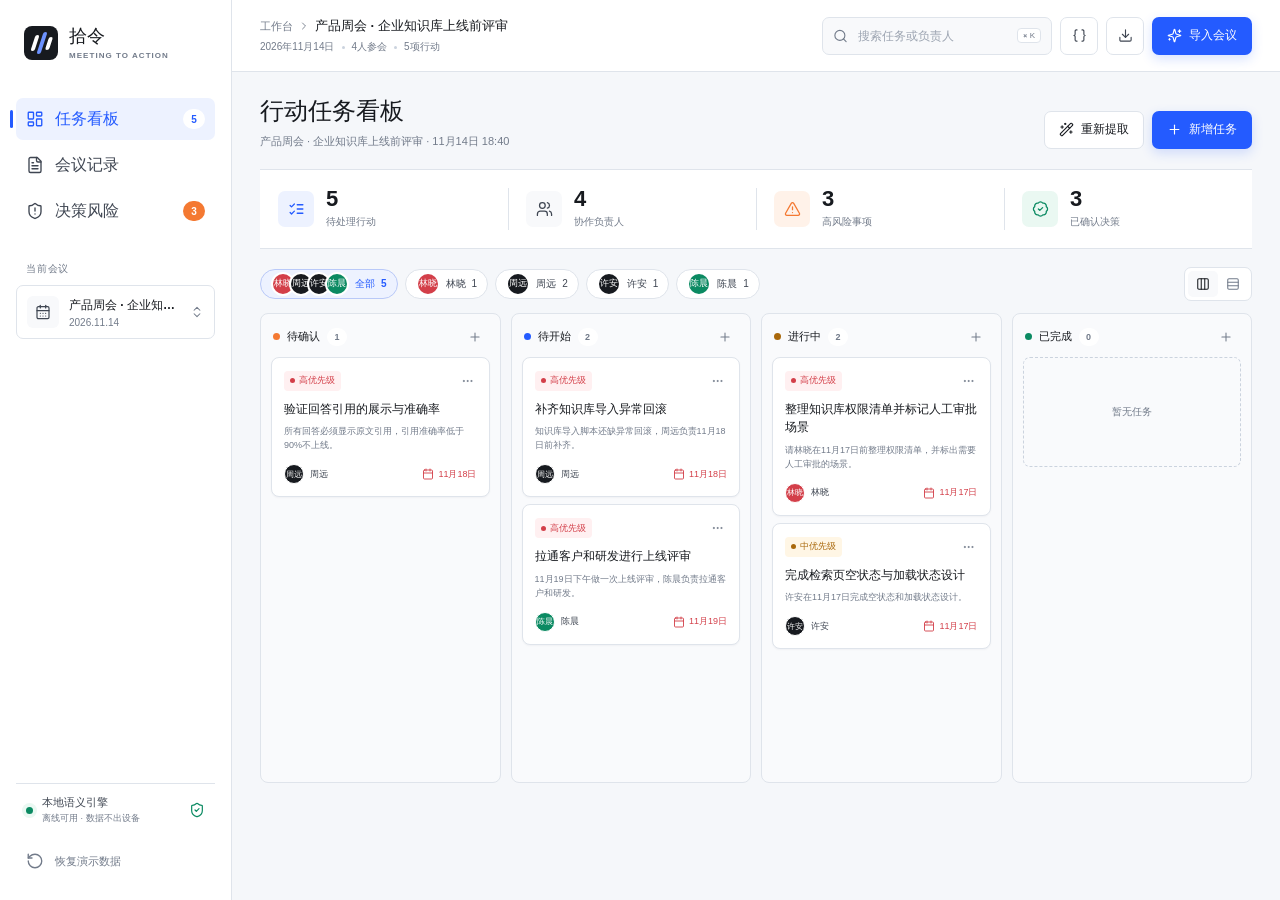
==== index.html @ 6771533a "feat: open source Shiling meeting-to-action demo" ====
<!DOCTYPE html>
<html lang="zh-CN">
<head>
  <meta charset="UTF-8">
  <meta name="viewport" content="width=device-width, initial-scale=1.0">
  <meta name="theme-color" content="#ffffff">
  <link rel="icon" href="data:,">
  <title>拾令 · 会议任务闭环</title>
  <link rel="stylesheet" href="styles.css">
</head>
<body>
  <div class="app-shell">
    <aside class="sidebar" aria-label="主导航">
      <div class="brand">
        <div class="brand-mark" aria-hidden="true">
          <span></span>
          <span></span>
          <span></span>
        </div>
        <div>
          <strong>拾令</strong>
          <small>MEETING TO ACTION</small>
        </div>
      </div>

      <nav class="primary-nav">
        <button class="nav-item is-active" type="button" data-view="board">
          <i data-lucide="layout-dashboard" aria-hidden="true"></i>
          <span>任务看板</span>
          <span class="nav-count" id="nav-task-count">0</span>
        </button>
        <button class="nav-item" type="button" data-view="meeting">
          <i data-lucide="file-text" aria-hidden="true"></i>
          <span>会议记录</span>
        </button>
        <button class="nav-item" type="button" data-view="risks">
          <i data-lucide="shield-alert" aria-hidden="true"></i>
          <span>决策风险</span>
          <span class="nav-alert" id="nav-risk-count">0</span>
        </button>
      </nav>

      <div class="sidebar-section">
        <div class="section-label">当前会议</div>
        <button class="meeting-switcher" id="meeting-switcher" type="button">
          <span class="meeting-icon"><i data-lucide="calendar-days" aria-hidden="true"></i></span>
          <span class="meeting-switcher-copy">
            <strong id="sidebar-meeting-title">产品周会</strong>
            <small id="sidebar-meeting-date">2026.11.14</small>
          </span>
          <i data-lucide="chevrons-up-down" aria-hidden="true"></i>
        </button>
      </div>

      <div class="sidebar-spacer"></div>

      <div class="engine-status" title="本地语义引擎，无需联网">
        <span class="status-light"></span>
        <div>
          <strong id="engine-name">本地语义引擎</strong>
          <small id="engine-subtitle">离线可用 · 数据不出设备</small>
        </div>
        <i data-lucide="shield-check" aria-hidden="true"></i>
      </div>

      <button class="sidebar-action" id="reset-demo-btn" type="button">
        <i data-lucide="rotate-ccw" aria-hidden="true"></i>
        <span>恢复演示数据</span>
      </button>
    </aside>

    <main class="workspace">
      <header class="topbar">
        <div class="mobile-brand">
          <div class="brand-mark small" aria-hidden="true">
            <span></span>
            <span></span>
            <span></span>
          </div>
          <strong>拾令</strong>
        </div>

        <div class="topbar-meeting">
          <div class="breadcrumb">
            <span>工作台</span>
            <i data-lucide="chevron-right" aria-hidden="true"></i>
            <strong id="topbar-meeting-title">产品周会 · 企业知识库上线前评审</strong>
          </div>
          <div class="meeting-meta">
            <span id="topbar-meeting-date">2026年11月14日</span>
            <span class="meta-dot"></span>
            <span id="topbar-participant-count">4人参会</span>
            <span class="meta-dot"></span>
            <span id="topbar-task-count">0项行动</span>
          </div>
        </div>

        <div class="topbar-actions">
          <label class="search-field" for="task-search">
            <i data-lucide="search" aria-hidden="true"></i>
            <input id="task-search" type="search" placeholder="搜索任务或负责人" autocomplete="off">
            <kbd>⌘ K</kbd>
          </label>
          <button class="icon-button" id="export-json-btn" type="button" title="导出 JSON" aria-label="导出 JSON">
            <i data-lucide="braces" aria-hidden="true"></i>
          </button>
          <button class="icon-button" id="export-md-btn" type="button" title="导出会议报告" aria-label="导出会议报告">
            <i data-lucide="download" aria-hidden="true"></i>
          </button>
          <button class="primary-button" id="import-meeting-btn" type="button">
            <i data-lucide="sparkles" aria-hidden="true"></i>
            <span>导入会议</span>
          </button>
        </div>
      </header>

      <div class="content" id="content-root"></div>
    </main>
  </div>

  <nav class="mobile-nav" aria-label="移动端导航">
    <button class="is-active" type="button" data-view="board">
      <i data-lucide="layout-dashboard" aria-hidden="true"></i>
      <span>看板</span>
    </button>
    <button type="button" data-view="meeting">
      <i data-lucide="file-text" aria-hidden="true"></i>
      <span>记录</span>
    </button>
    <button type="button" data-view="risks">
      <i data-lucide="shield-alert" aria-hidden="true"></i>
      <span>风险</span>
    </button>
    <button type="button" id="mobile-import-btn">
      <i data-lucide="plus" aria-hidden="true"></i>
      <span>导入</span>
    </button>
  </nav>

  <div class="modal-root" id="modal-root" aria-live="polite"></div>
  <div class="toast-region" id="toast-region" aria-live="polite" aria-atomic="true"></div>

  <template id="icon-fallback-template">
    <span class="icon-fallback" aria-hidden="true"></span>
  </template>

  <script src="vendor/lucide.min.js"></script>
  <script src="app.js"></script>
</body>
</html>
---- styles.css ----
:root {
  --ink: #171a1f;
  --ink-soft: #3f4652;
  --muted: #727b8a;
  --line: #dfe4eb;
  --line-strong: #cbd3de;
  --paper: #ffffff;
  --canvas: #f5f7fa;
  --soft: #f8f9fb;
  --blue: #245bff;
  --blue-dark: #1645d6;
  --blue-soft: #edf2ff;
  --orange: #f47932;
  --orange-soft: #fff2e9;
  --green: #0b8a62;
  --green-soft: #eaf8f2;
  --red: #d33f49;
  --red-soft: #fff0f1;
  --amber: #a9680b;
  --amber-soft: #fff6e5;
  --shadow-sm: 0 1px 2px rgba(18, 24, 40, 0.04);
  --shadow-md: 0 12px 32px rgba(18, 24, 40, 0.10);
  --shadow-lg: 0 24px 64px rgba(18, 24, 40, 0.16);
  --radius: 8px;
  --sidebar-width: 232px;
  --topbar-height: 72px;
  font-family: "Microsoft YaHei UI", "Microsoft YaHei", "Segoe UI", sans-serif;
  color: var(--ink);
  background: var(--canvas);
  font-synthesis: none;
}

* {
  box-sizing: border-box;
}

html {
  min-width: 320px;
  background: var(--canvas);
}

body {
  margin: 0;
  min-height: 100vh;
  background: var(--canvas);
  color: var(--ink);
  overflow-x: hidden;
}

button,
input,
textarea,
select {
  font: inherit;
}

button {
  color: inherit;
}

button,
[draggable="true"] {
  -webkit-tap-highlight-color: transparent;
}

button:focus-visible,
input:focus-visible,
textarea:focus-visible,
select:focus-visible,
[tabindex]:focus-visible {
  outline: 3px solid rgba(36, 91, 255, 0.2);
  outline-offset: 2px;
}

svg {
  display: block;
  width: 18px;
  height: 18px;
  stroke-width: 1.8;
}

.app-shell {
  min-height: 100vh;
  display: grid;
  grid-template-columns: var(--sidebar-width) minmax(0, 1fr);
}

.sidebar {
  position: sticky;
  top: 0;
  z-index: 20;
  display: flex;
  flex-direction: column;
  height: 100vh;
  padding: 22px 16px 18px;
  background: var(--paper);
  border-right: 1px solid var(--line);
}

.brand {
  display: flex;
  align-items: center;
  gap: 11px;
  min-height: 42px;
  padding: 0 8px;
  animation: fade-rise 440ms ease both;
}

.brand strong {
  display: block;
  font-size: 18px;
  line-height: 1.2;
}

.brand small {
  display: block;
  margin-top: 3px;
  color: var(--muted);
  font-size: 8px;
  font-weight: 700;
  letter-spacing: 0.13em;
}

.brand-mark {
  position: relative;
  width: 34px;
  height: 34px;
  border-radius: 8px;
  background: var(--ink);
  overflow: hidden;
  flex: 0 0 34px;
}

.brand-mark span {
  position: absolute;
  display: block;
  width: 4px;
  border-radius: 2px;
  background: var(--paper);
  transform: skewX(-18deg);
}

.brand-mark span:nth-child(1) {
  left: 9px;
  top: 9px;
  height: 16px;
}

.brand-mark span:nth-child(2) {
  left: 16px;
  top: 6px;
  height: 22px;
  background: #6c92ff;
}

.brand-mark span:nth-child(3) {
  left: 23px;
  top: 11px;
  height: 13px;
}

.brand-mark.small {
  width: 28px;
  height: 28px;
  flex-basis: 28px;
}

.brand-mark.small span {
  width: 3px;
}

.brand-mark.small span:nth-child(1) {
  left: 7px;
  top: 7px;
  height: 14px;
}

.brand-mark.small span:nth-child(2) {
  left: 13px;
  top: 5px;
  height: 18px;
}

.brand-mark.small span:nth-child(3) {
  left: 19px;
  top: 9px;
  height: 11px;
}

.primary-nav {
  display: grid;
  gap: 4px;
  margin-top: 34px;
}

.nav-item,
.sidebar-action {
  position: relative;
  display: flex;
  align-items: center;
  gap: 11px;
  width: 100%;
  min-height: 42px;
  padding: 0 10px;
  border: 0;
  border-radius: 7px;
  background: transparent;
  color: var(--ink-soft);
  cursor: pointer;
  text-align: left;
  transition: background 160ms ease, color 160ms ease, transform 160ms ease;
  animation: fade-rise 440ms ease both;
}

.nav-item:nth-child(1) {
  animation-delay: 40ms;
}

.nav-item:nth-child(2) {
  animation-delay: 80ms;
}

.nav-item:nth-child(3) {
  animation-delay: 120ms;
}

.nav-item:hover,
.sidebar-action:hover {
  color: var(--ink);
  background: var(--soft);
}

.nav-item:active,
.sidebar-action:active {
  transform: scale(0.985);
}

.nav-item.is-active {
  color: var(--blue);
  background: var(--blue-soft);
  font-weight: 700;
}

.nav-item.is-active::before {
  content: "";
  position: absolute;
  left: -6px;
  top: 12px;
  bottom: 12px;
  width: 3px;
  border-radius: 2px;
  background: var(--blue);
}

.nav-count,
.nav-alert {
  margin-left: auto;
  min-width: 22px;
  height: 20px;
  padding: 0 6px;
  border-radius: 10px;
  display: grid;
  place-items: center;
  font-size: 10px;
  font-weight: 700;
}

.nav-count {
  background: var(--paper);
  color: var(--blue);
}

.nav-alert {
  color: var(--paper);
  background: var(--orange);
}

.nav-alert:empty,
.nav-alert[data-empty="true"] {
  display: none;
}

.sidebar-section {
  margin-top: 30px;
  animation: fade-rise 480ms 150ms ease both;
}

.section-label {
  padding: 0 10px;
  margin-bottom: 9px;
  color: var(--muted);
  font-size: 10px;
  font-weight: 700;
  letter-spacing: 0.08em;
}

.meeting-switcher {
  display: grid;
  grid-template-columns: auto minmax(0, 1fr) auto;
  align-items: center;
  gap: 10px;
  width: 100%;
  padding: 10px;
  border: 1px solid var(--line);
  border-radius: 7px;
  background: var(--paper);
  cursor: pointer;
  text-align: left;
  transition: border-color 160ms ease, box-shadow 160ms ease, transform 160ms ease;
}

.meeting-switcher:hover {
  border-color: var(--line-strong);
  box-shadow: var(--shadow-sm);
}

.meeting-switcher:active {
  transform: scale(0.985);
}

.meeting-switcher > svg {
  width: 14px;
  color: var(--muted);
}

.meeting-icon {
  display: grid;
  place-items: center;
  width: 32px;
  height: 32px;
  border-radius: 6px;
  background: var(--soft);
  color: var(--ink-soft);
}

.meeting-icon svg {
  width: 16px;
}

.meeting-switcher-copy {
  min-width: 0;
}

.meeting-switcher-copy strong,
.meeting-switcher-copy small {
  display: block;
  overflow: hidden;
  text-overflow: ellipsis;
  white-space: nowrap;
}

.meeting-switcher-copy strong {
  font-size: 12px;
}

.meeting-switcher-copy small {
  margin-top: 3px;
  color: var(--muted);
  font-size: 10px;
}

.sidebar-spacer {
  flex: 1;
}

.engine-status {
  display: grid;
  grid-template-columns: auto minmax(0, 1fr) auto;
  align-items: center;
  gap: 9px;
  padding: 11px 10px;
  border-top: 1px solid var(--line);
  color: var(--ink-soft);
  animation: fade-rise 480ms 190ms ease both;
}

.engine-status strong,
.engine-status small {
  display: block;
}

.engine-status strong {
  font-size: 11px;
}

.engine-status small {
  margin-top: 2px;
  color: var(--muted);
  font-size: 9px;
}

.engine-status > svg {
  width: 16px;
  color: var(--green);
}

.status-light {
  width: 7px;
  height: 7px;
  border-radius: 50%;
  background: var(--green);
  box-shadow: 0 0 0 4px var(--green-soft);
}

.sidebar-action {
  margin-top: 4px;
  color: var(--muted);
  font-size: 11px;
}

.workspace {
  min-width: 0;
  min-height: 100vh;
}

.topbar {
  position: sticky;
  top: 0;
  z-index: 18;
  display: flex;
  align-items: center;
  justify-content: space-between;
  gap: 20px;
  min-height: var(--topbar-height);
  padding: 0 28px;
  background: rgba(255, 255, 255, 0.96);
  border-bottom: 1px solid var(--line);
  backdrop-filter: blur(12px);
}

.mobile-brand {
  display: none;
  align-items: center;
  gap: 8px;
}

.topbar-meeting {
  min-width: 0;
}

.breadcrumb {
  display: flex;
  align-items: center;
  gap: 5px;
  min-width: 0;
  color: var(--muted);
  font-size: 11px;
}

.breadcrumb svg {
  width: 12px;
  height: 12px;
}

.breadcrumb strong {
  overflow: hidden;
  color: var(--ink);
  text-overflow: ellipsis;
  white-space: nowrap;
  font-size: 13px;
}

.meeting-meta {
  display: flex;
  align-items: center;
  gap: 7px;
  margin-top: 5px;
  color: var(--muted);
  font-size: 10px;
}

.meta-dot {
  width: 3px;
  height: 3px;
  border-radius: 50%;
  background: var(--line-strong);
}

.topbar-actions {
  display: flex;
  align-items: center;
  gap: 8px;
  flex: 0 0 auto;
}

.search-field {
  display: flex;
  align-items: center;
  gap: 8px;
  width: 230px;
  height: 38px;
  padding: 0 10px;
  border: 1px solid var(--line);
  border-radius: 7px;
  background: var(--soft);
  color: var(--muted);
  transition: width 180ms ease, border-color 160ms ease, background 160ms ease, box-shadow 160ms ease;
}

.search-field:focus-within {
  width: 270px;
  border-color: #aebfed;
  background: var(--paper);
  box-shadow: 0 0 0 3px rgba(36, 91, 255, 0.08);
}

.search-field svg {
  width: 15px;
  flex: 0 0 15px;
}

.search-field input {
  min-width: 0;
  flex: 1;
  border: 0;
  outline: 0;
  background: transparent;
  color: var(--ink);
  font-size: 12px;
}

.search-field input::placeholder {
  color: #9ca4b1;
}

.search-field kbd {
  padding: 2px 5px;
  border: 1px solid var(--line);
  border-radius: 4px;
  background: var(--paper);
  color: var(--muted);
  font-size: 8px;
  font-family: inherit;
}

.icon-button,
.primary-button,
.secondary-button,
.ghost-button,
.danger-button {
  display: inline-flex;
  align-items: center;
  justify-content: center;
  gap: 7px;
  min-height: 38px;
  border-radius: 7px;
  border: 1px solid transparent;
  cursor: pointer;
  transition: transform 150ms ease, background 160ms ease, color 160ms ease, border-color 160ms ease, box-shadow 160ms ease;
}

.icon-button {
  width: 38px;
  padding: 0;
  border-color: var(--line);
  background: var(--paper);
  color: var(--ink-soft);
}

.icon-button:hover {
  border-color: var(--line-strong);
  background: var(--soft);
}

.primary-button {
  padding: 0 14px;
  background: var(--blue);
  color: var(--paper);
  font-size: 12px;
  font-weight: 700;
  box-shadow: 0 4px 12px rgba(36, 91, 255, 0.18);
}

.primary-button:hover {
  background: var(--blue-dark);
  box-shadow: 0 6px 18px rgba(36, 91, 255, 0.22);
}

.secondary-button {
  padding: 0 14px;
  border-color: var(--line);
  background: var(--paper);
  color: var(--ink);
  font-size: 12px;
  font-weight: 700;
}

.secondary-button:hover {
  border-color: var(--line-strong);
  background: var(--soft);
}

.ghost-button {
  min-height: 34px;
  padding: 0 10px;
  background: transparent;
  color: var(--ink-soft);
  font-size: 11px;
}

.ghost-button:hover {
  background: var(--soft);
}

.danger-button {
  min-height: 34px;
  padding: 0 12px;
  border-color: #f0c9cd;
  background: var(--red-soft);
  color: var(--red);
  font-size: 11px;
  font-weight: 700;
}

.danger-button:hover {
  border-color: #e7aeb4;
}

.icon-button:active,
.primary-button:active,
.secondary-button:active,
.ghost-button:active,
.danger-button:active {
  transform: scale(0.96);
}

.icon-button svg,
.primary-button svg,
.secondary-button svg,
.ghost-button svg,
.danger-button svg {
  width: 15px;
  height: 15px;
}

.content {
  min-width: 0;
  padding: 24px 28px 38px;
}

.view {
  animation: view-enter 280ms ease both;
}

.page-heading {
  display: flex;
  align-items: flex-end;
  justify-content: space-between;
  gap: 18px;
  margin-bottom: 20px;
}

.page-title-group h1 {
  margin: 0;
  font-size: 24px;
  line-height: 1.28;
  letter-spacing: 0;
}

.page-title-group p {
  margin: 7px 0 0;
  color: var(--muted);
  font-size: 11px;
}

.page-actions {
  display: flex;
  align-items: center;
  gap: 8px;
}

.metrics-strip {
  display: grid;
  grid-template-columns: repeat(4, minmax(0, 1fr));
  margin-bottom: 18px;
  border-top: 1px solid var(--line);
  border-bottom: 1px solid var(--line);
  background: var(--paper);
  animation: fade-rise 360ms 40ms ease both;
}

.metric {
  position: relative;
  display: grid;
  grid-template-columns: auto minmax(0, 1fr);
  align-items: center;
  gap: 12px;
  min-height: 78px;
  padding: 14px 18px;
}

.metric + .metric::before {
  content: "";
  position: absolute;
  top: 18px;
  bottom: 18px;
  left: 0;
  width: 1px;
  background: var(--line);
}

.metric-icon {
  display: grid;
  place-items: center;
  width: 36px;
  height: 36px;
  border-radius: 7px;
  background: var(--soft);
  color: var(--ink-soft);
}

.metric-icon.blue {
  background: var(--blue-soft);
  color: var(--blue);
}

.metric-icon.orange {
  background: var(--orange-soft);
  color: var(--orange);
}

.metric-icon.green {
  background: var(--green-soft);
  color: var(--green);
}

.metric-icon svg {
  width: 17px;
}

.metric-value {
  display: block;
  font-size: 22px;
  line-height: 1;
  font-weight: 800;
}

.metric-label {
  display: block;
  margin-top: 5px;
  color: var(--muted);
  font-size: 10px;
}

.board-toolbar {
  display: flex;
  align-items: center;
  justify-content: space-between;
  gap: 14px;
  min-width: 0;
  margin-bottom: 12px;
  animation: fade-rise 360ms 80ms ease both;
}

.filter-row {
  display: flex;
  flex: 1 1 auto;
  align-items: center;
  gap: 7px;
  min-width: 0;
  width: 100%;
  max-width: 100%;
  overflow-x: auto;
  scrollbar-width: none;
}

.filter-row::-webkit-scrollbar {
  display: none;
}

.filter-chip {
  display: inline-flex;
  align-items: center;
  gap: 6px;
  min-height: 30px;
  padding: 0 10px;
  border: 1px solid var(--line);
  border-radius: 15px;
  background: var(--paper);
  color: var(--ink-soft);
  cursor: pointer;
  font-size: 10px;
  white-space: nowrap;
  transition: background 160ms ease, color 160ms ease, border-color 160ms ease, transform 160ms ease;
}

.filter-chip:hover {
  border-color: var(--line-strong);
  background: var(--soft);
}

.filter-chip.is-active {
  color: var(--blue);
  border-color: #b9c9f8;
  background: var(--blue-soft);
  font-weight: 700;
}

.filter-chip:active {
  transform: scale(0.97);
}

.avatar-stack {
  display: flex;
  align-items: center;
}

.avatar {
  display: inline-grid;
  place-items: center;
  width: 24px;
  height: 24px;
  border: 2px solid var(--paper);
  border-radius: 50%;
  color: var(--paper);
  font-size: 9px;
  font-weight: 800;
  flex: 0 0 24px;
}

.avatar + .avatar {
  margin-left: -6px;
}

.avatar.blue {
  background: var(--blue);
}

.avatar.ink {
  background: var(--ink);
}

.avatar.orange {
  background: var(--orange);
}

.avatar.green {
  background: var(--green);
}

.avatar.red {
  background: var(--red);
}

.toolbar-actions {
  display: flex;
  align-items: center;
  gap: 6px;
}

.mobile-task-search {
  display: none;
  align-items: center;
  gap: 7px;
  width: min(230px, 52vw);
  height: 34px;
  padding: 0 9px;
  border: 1px solid var(--line);
  border-radius: 6px;
  background: var(--paper);
  color: var(--muted);
}

.mobile-task-search svg {
  width: 14px;
  flex: 0 0 14px;
}

.mobile-task-search input {
  min-width: 0;
  width: 100%;
  border: 0;
  outline: 0;
  background: transparent;
  color: var(--ink);
  font-size: 10px;
}

.view-toggle {
  display: inline-flex;
  padding: 3px;
  border: 1px solid var(--line);
  border-radius: 7px;
  background: var(--paper);
}

.view-toggle button {
  display: grid;
  place-items: center;
  width: 30px;
  height: 26px;
  border: 0;
  border-radius: 5px;
  background: transparent;
  color: var(--muted);
  cursor: pointer;
  transition: background 160ms ease, color 160ms ease;
}

.view-toggle button.is-active {
  color: var(--ink);
  background: var(--soft);
}

.view-toggle svg {
  width: 14px;
  height: 14px;
}

.board {
  display: grid;
  grid-template-columns: repeat(4, minmax(220px, 1fr));
  gap: 10px;
  min-height: 470px;
  animation: fade-rise 380ms 100ms ease both;
}

.board.is-compact {
  grid-template-columns: 1fr;
}

.board-column {
  display: flex;
  flex-direction: column;
  min-width: 0;
  min-height: 470px;
  padding: 10px;
  border: 1px solid var(--line);
  border-radius: 8px;
  background: #f9fafc;
  transition: background 160ms ease, border-color 160ms ease, box-shadow 160ms ease;
}

.board-column.is-drop-target {
  border-color: #aebfed;
  background: var(--blue-soft);
  box-shadow: inset 0 0 0 1px #aebfed;
}

.column-head {
  display: flex;
  align-items: center;
  gap: 7px;
  min-height: 30px;
  padding: 0 2px 7px;
}

.column-dot {
  width: 7px;
  height: 7px;
  border-radius: 50%;
  background: var(--muted);
}

.column-dot.backlog {
  background: var(--orange);
}

.column-dot.todo {
  background: var(--blue);
}

.column-dot.doing {
  background: var(--amber);
}

.column-dot.done {
  background: var(--green);
}

.column-head strong {
  font-size: 11px;
}

.column-count {
  display: grid;
  place-items: center;
  min-width: 20px;
  height: 18px;
  padding: 0 5px;
  border-radius: 9px;
  background: var(--paper);
  color: var(--muted);
  font-size: 9px;
  font-weight: 700;
}

.column-add {
  display: grid;
  place-items: center;
  width: 26px;
  height: 26px;
  margin-left: auto;
  border: 0;
  border-radius: 5px;
  background: transparent;
  color: var(--muted);
  cursor: pointer;
  transition: background 160ms ease, color 160ms ease, transform 160ms ease;
}

.column-add:hover {
  color: var(--ink);
  background: var(--paper);
}

.column-add:active {
  transform: scale(0.92);
}

.column-add svg {
  width: 14px;
}

.task-list {
  display: grid;
  align-content: start;
  gap: 7px;
  min-height: 80px;
  flex: 1;
}

.task-card {
  position: relative;
  padding: 12px;
  border: 1px solid var(--line);
  border-radius: 8px;
  background: var(--paper);
  box-shadow: var(--shadow-sm);
  cursor: pointer;
  transition: transform 170ms ease, box-shadow 170ms ease, border-color 170ms ease, opacity 170ms ease;
  animation: task-in 260ms ease both;
}

.task-card:nth-child(2) {
  animation-delay: 35ms;
}

.task-card:nth-child(3) {
  animation-delay: 70ms;
}

.task-card:nth-child(4) {
  animation-delay: 105ms;
}

.task-card:hover {
  transform: translateY(-2px);
  border-color: #c5cfdd;
  box-shadow: 0 8px 20px rgba(18, 24, 40, 0.08);
}

.task-card:active {
  transform: scale(0.99);
}

.task-card.is-dragging {
  opacity: 0.4;
  transform: rotate(1deg) scale(0.985);
}

.task-card.is-done .task-title {
  color: var(--muted);
  text-decoration: line-through;
}

.task-topline {
  display: flex;
  align-items: center;
  justify-content: space-between;
  gap: 8px;
  margin-bottom: 8px;
}

.priority {
  display: inline-flex;
  align-items: center;
  gap: 4px;
  min-height: 20px;
  padding: 0 6px;
  border-radius: 4px;
  font-size: 9px;
  font-weight: 700;
}

.priority::before {
  content: "";
  width: 5px;
  height: 5px;
  border-radius: 50%;
  background: currentColor;
}

.priority.high {
  color: var(--red);
  background: var(--red-soft);
}

.priority.medium {
  color: var(--amber);
  background: var(--amber-soft);
}

.priority.low {
  color: var(--muted);
  background: var(--soft);
}

.task-menu {
  display: grid;
  place-items: center;
  width: 22px;
  height: 22px;
  border: 0;
  border-radius: 4px;
  background: transparent;
  color: var(--muted);
  cursor: pointer;
}

.task-menu:hover {
  background: var(--soft);
  color: var(--ink);
}

.task-menu svg {
  width: 13px;
}

.task-title {
  margin: 0;
  color: var(--ink);
  font-size: 12px;
  line-height: 1.55;
  font-weight: 700;
  transition: color 160ms ease;
}

.task-source {
  display: -webkit-box;
  overflow: hidden;
  margin: 7px 0 0;
  color: var(--muted);
  font-size: 9px;
  line-height: 1.55;
  -webkit-box-orient: vertical;
  -webkit-line-clamp: 2;
}

.task-footer {
  display: flex;
  align-items: center;
  justify-content: space-between;
  gap: 8px;
  margin-top: 11px;
}

.task-owner {
  display: inline-flex;
  align-items: center;
  gap: 6px;
  min-width: 0;
  color: var(--ink-soft);
  font-size: 9px;
  white-space: nowrap;
}

.task-owner .avatar {
  width: 20px;
  height: 20px;
  flex-basis: 20px;
  border-width: 1px;
  font-size: 8px;
}

.task-due {
  display: inline-flex;
  align-items: center;
  gap: 4px;
  color: var(--muted);
  font-size: 9px;
  white-space: nowrap;
}

.task-due.is-overdue {
  color: var(--red);
}

.task-due svg {
  width: 12px;
  height: 12px;
}

.empty-column {
  display: grid;
  place-items: center;
  min-height: 110px;
  padding: 16px;
  border: 1px dashed var(--line-strong);
  border-radius: 7px;
  color: var(--muted);
  font-size: 10px;
  text-align: center;
  transition: background 160ms ease, border-color 160ms ease;
}

.board-column.is-drop-target .empty-column {
  border-color: #9eb2ec;
  background: rgba(255, 255, 255, 0.62);
}

.meeting-layout {
  display: grid;
  grid-template-columns: minmax(0, 1.4fr) minmax(300px, 0.72fr);
  gap: 18px;
}

.record-panel,
.extract-panel,
.risk-panel {
  border: 1px solid var(--line);
  border-radius: 8px;
  background: var(--paper);
}

.record-panel {
  overflow: hidden;
}

.panel-head {
  display: flex;
  align-items: center;
  justify-content: space-between;
  gap: 12px;
  min-height: 54px;
  padding: 0 16px;
  border-bottom: 1px solid var(--line);
}

.panel-title {
  display: flex;
  align-items: center;
  gap: 8px;
  font-size: 12px;
  font-weight: 800;
}

.panel-title svg {
  width: 15px;
  color: var(--blue);
}

.panel-subtitle {
  color: var(--muted);
  font-size: 9px;
}

.transcript {
  max-height: 620px;
  overflow: auto;
  padding: 18px 20px 26px;
  scrollbar-color: #cfd6e2 transparent;
}

.transcript-line {
  position: relative;
  display: grid;
  grid-template-columns: 62px minmax(0, 1fr);
  gap: 14px;
  padding: 10px 0;
  border-bottom: 1px solid #eef1f5;
  animation: fade-rise 280ms ease both;
}

.transcript-line:last-child {
  border-bottom: 0;
}

.speaker {
  color: var(--blue);
  font-size: 10px;
  font-weight: 800;
}

.transcript-text {
  margin: 0;
  color: var(--ink-soft);
  font-size: 11px;
  line-height: 1.75;
}

.transcript-text mark {
  padding: 1px 3px;
  border-radius: 3px;
  background: var(--amber-soft);
  color: var(--ink);
}

.extract-stack {
  display: grid;
  gap: 12px;
}

.meeting-list {
  display: grid;
  gap: 8px;
}

.meeting-option {
  display: grid;
  grid-template-columns: auto minmax(0, 1fr) auto;
  align-items: center;
  gap: 11px;
  width: 100%;
  padding: 12px;
  border: 1px solid var(--line);
  border-radius: 7px;
  background: var(--paper);
  color: var(--ink);
  cursor: pointer;
  text-align: left;
  transition: border-color 160ms ease, background 160ms ease, transform 160ms ease;
}

.meeting-option:hover {
  border-color: #bdc9df;
  background: var(--soft);
}

.meeting-option:active {
  transform: scale(0.99);
}

.meeting-option.is-active {
  border-color: #b9c9f8;
  background: var(--blue-soft);
}

.meeting-option-icon {
  display: grid;
  place-items: center;
  width: 34px;
  height: 34px;
  border-radius: 7px;
  background: var(--soft);
  color: var(--ink-soft);
}

.meeting-option.is-active .meeting-option-icon {
  background: var(--paper);
  color: var(--blue);
}

.meeting-option-icon svg {
  width: 16px;
}

.meeting-option-copy {
  min-width: 0;
}

.meeting-option-copy strong,
.meeting-option-copy small {
  display: block;
}

.meeting-option-copy strong {
  overflow: hidden;
  font-size: 11px;
  text-overflow: ellipsis;
  white-space: nowrap;
}

.meeting-option-copy small {
  margin-top: 4px;
  color: var(--muted);
  font-size: 9px;
}

.meeting-option-count {
  color: var(--muted);
  font-size: 9px;
  white-space: nowrap;
}

.modal-loading {
  display: grid;
  place-items: center;
  min-height: 150px;
  color: var(--muted);
  font-size: 10px;
}

.modal-loading svg {
  width: 20px;
  height: 20px;
  margin-bottom: 8px;
  animation: spin 900ms linear infinite;
}

@keyframes spin {
  to {
    transform: rotate(360deg);
  }
}

.extract-panel {
  overflow: hidden;
}

.extract-list {
  display: grid;
  gap: 0;
}

.extract-item {
  display: grid;
  grid-template-columns: auto minmax(0, 1fr);
  gap: 10px;
  padding: 12px 14px;
  border-bottom: 1px solid #edf0f4;
}

.extract-item:last-child {
  border-bottom: 0;
}

.extract-icon {
  display: grid;
  place-items: center;
  width: 26px;
  height: 26px;
  border-radius: 6px;
  background: var(--soft);
  color: var(--ink-soft);
}

.extract-icon.decision {
  background: var(--blue-soft);
  color: var(--blue);
}

.extract-icon.risk {
  background: var(--orange-soft);
  color: var(--orange);
}

.extract-icon svg {
  width: 14px;
}

.extract-item strong {
  display: block;
  font-size: 10px;
  line-height: 1.55;
}

.extract-item p {
  margin: 4px 0 0;
  color: var(--muted);
  font-size: 9px;
  line-height: 1.55;
}

.risk-grid {
  display: grid;
  grid-template-columns: minmax(0, 1fr) minmax(0, 1fr);
  gap: 18px;
}

.risk-panel {
  overflow: hidden;
}

.risk-list,
.decision-list {
  display: grid;
  gap: 0;
}

.risk-entry,
.decision-entry {
  position: relative;
  padding: 15px 16px 15px 19px;
  border-bottom: 1px solid #edf0f4;
  animation: fade-rise 280ms ease both;
}

.risk-entry:last-child,
.decision-entry:last-child {
  border-bottom: 0;
}

.risk-entry::before,
.decision-entry::before {
  content: "";
  position: absolute;
  left: 0;
  top: 16px;
  bottom: 16px;
  width: 3px;
  border-radius: 2px;
  background: var(--line-strong);
}

.risk-entry.high::before {
  background: var(--red);
}

.risk-entry.medium::before {
  background: var(--orange);
}

.decision-entry::before {
  background: var(--blue);
}

.entry-top {
  display: flex;
  align-items: center;
  justify-content: space-between;
  gap: 10px;
}

.entry-top strong {
  font-size: 11px;
  line-height: 1.55;
}

.severity {
  flex: 0 0 auto;
  padding: 2px 6px;
  border-radius: 4px;
  font-size: 8px;
  font-weight: 800;
}

.severity.high {
  color: var(--red);
  background: var(--red-soft);
}

.severity.medium {
  color: var(--orange);
  background: var(--orange-soft);
}

.entry-source {
  margin: 7px 0 0;
  color: var(--muted);
  font-size: 9px;
  line-height: 1.6;
}

.entry-actions {
  display: flex;
  gap: 6px;
  margin-top: 9px;
}

.entry-actions .ghost-button {
  min-height: 28px;
  border: 1px solid var(--line);
  background: var(--paper);
  font-size: 9px;
}

.entry-actions .ghost-button:hover {
  border-color: var(--line-strong);
  background: var(--soft);
}

.modal-backdrop {
  position: fixed;
  inset: 0;
  z-index: 100;
  display: grid;
  place-items: center;
  padding: 18px;
  background: rgba(17, 22, 31, 0.46);
  backdrop-filter: blur(5px);
  animation: backdrop-in 180ms ease both;
}

.modal-backdrop.is-closing {
  animation: backdrop-out 160ms ease both;
}

.modal {
  width: min(720px, 100%);
  max-height: min(86vh, 820px);
  overflow: hidden;
  border: 1px solid var(--line);
  border-radius: 9px;
  background: var(--paper);
  box-shadow: var(--shadow-lg);
  animation: modal-in 240ms cubic-bezier(0.2, 0.8, 0.2, 1) both;
}

.modal.is-closing {
  animation: modal-out 150ms ease both;
}

.modal.small {
  width: min(520px, 100%);
}

.modal-head {
  display: flex;
  align-items: flex-start;
  justify-content: space-between;
  gap: 16px;
  padding: 20px 22px 16px;
  border-bottom: 1px solid var(--line);
}

.modal-head h2 {
  margin: 0;
  font-size: 17px;
  line-height: 1.35;
}

.modal-head p {
  margin: 6px 0 0;
  color: var(--muted);
  font-size: 10px;
  line-height: 1.55;
}

.modal-close {
  display: grid;
  place-items: center;
  width: 32px;
  height: 32px;
  border: 0;
  border-radius: 6px;
  background: var(--soft);
  color: var(--muted);
  cursor: pointer;
  transition: background 160ms ease, color 160ms ease, transform 160ms ease;
}

.modal-close:hover {
  color: var(--ink);
  background: #eef1f5;
}

.modal-close:active {
  transform: scale(0.92);
}

.modal-close svg {
  width: 16px;
}

.modal-body {
  max-height: calc(min(86vh, 820px) - 150px);
  overflow: auto;
  padding: 20px 22px;
}

.modal-foot {
  display: flex;
  align-items: center;
  justify-content: space-between;
  gap: 12px;
  padding: 14px 22px;
  border-top: 1px solid var(--line);
  background: #fbfcfd;
}

.modal-foot-actions {
  display: flex;
  align-items: center;
  gap: 8px;
}

.editor-grid {
  display: grid;
  grid-template-columns: repeat(2, minmax(0, 1fr));
  gap: 14px;
}

.field {
  display: grid;
  gap: 7px;
}

.field.full {
  grid-column: 1 / -1;
}

.field label,
.field-label {
  color: var(--ink-soft);
  font-size: 10px;
  font-weight: 700;
}

.field input,
.field select,
.field textarea {
  width: 100%;
  border: 1px solid var(--line);
  border-radius: 6px;
  background: var(--paper);
  color: var(--ink);
  font-size: 12px;
  transition: border-color 160ms ease, box-shadow 160ms ease, background 160ms ease;
}

.field input,
.field select {
  height: 40px;
  padding: 0 10px;
}

.field textarea {
  min-height: 100px;
  padding: 10px;
  resize: vertical;
  line-height: 1.65;
}

.field input:hover,
.field select:hover,
.field textarea:hover {
  border-color: var(--line-strong);
}

.field input:focus,
.field select:focus,
.field textarea:focus {
  border-color: #aebfed;
  outline: 0;
  box-shadow: 0 0 0 3px rgba(36, 91, 255, 0.08);
}

.import-dropzone {
  position: relative;
  display: grid;
  place-items: center;
  min-height: 90px;
  padding: 14px;
  border: 1px dashed var(--line-strong);
  border-radius: 7px;
  background: var(--soft);
  color: var(--muted);
  text-align: center;
  cursor: pointer;
  transition: background 160ms ease, border-color 160ms ease;
}

.import-dropzone:hover,
.import-dropzone.is-dragover {
  border-color: #9eb2ec;
  background: var(--blue-soft);
}

.import-dropzone input {
  position: absolute;
  inset: 0;
  width: 100%;
  height: 100%;
  opacity: 0;
  cursor: pointer;
}

.import-dropzone svg {
  width: 20px;
  height: 20px;
  margin: 0 auto 7px;
  color: var(--blue);
}

.import-dropzone strong {
  display: block;
  color: var(--ink);
  font-size: 11px;
}

.import-dropzone small {
  display: block;
  margin-top: 4px;
  font-size: 9px;
}

.transcript-input {
  min-height: 260px !important;
  background: #fbfcfd !important;
  font-family: "Microsoft YaHei UI", "Microsoft YaHei", sans-serif !important;
  font-size: 11px !important;
  line-height: 1.75 !important;
}

.processing {
  display: grid;
  gap: 10px;
  padding: 18px 0 4px;
}

.processing-step {
  display: flex;
  align-items: center;
  gap: 10px;
  color: var(--muted);
  font-size: 10px;
  opacity: 0.4;
  transform: translateY(4px);
  transition: opacity 180ms ease, transform 180ms ease, color 180ms ease;
}

.processing-step.is-active,
.processing-step.is-complete {
  opacity: 1;
  transform: translateY(0);
}

.processing-step.is-active {
  color: var(--blue);
}

.processing-step.is-complete {
  color: var(--green);
}

.processing-dot {
  display: grid;
  place-items: center;
  width: 20px;
  height: 20px;
  border: 1px solid currentColor;
  border-radius: 50%;
  flex: 0 0 20px;
}

.processing-dot svg {
  width: 12px;
}

.processing-step.is-active .processing-dot {
  animation: pulse-ring 1.1s ease-in-out infinite;
}

.toast-region {
  position: fixed;
  right: 20px;
  bottom: 20px;
  z-index: 140;
  display: grid;
  gap: 8px;
  pointer-events: none;
}

.toast {
  display: flex;
  align-items: center;
  gap: 9px;
  min-width: 240px;
  max-width: 360px;
  padding: 11px 13px;
  border: 1px solid var(--line);
  border-radius: 7px;
  background: var(--ink);
  color: var(--paper);
  box-shadow: var(--shadow-md);
  font-size: 11px;
  animation: toast-in 220ms ease both;
}

.toast.is-closing {
  animation: toast-out 170ms ease both;
}

.toast svg {
  width: 15px;
  color: #8fe0c1;
  flex: 0 0 15px;
}

.mobile-nav {
  display: none;
}

.icon-fallback {
  display: inline-block;
  width: 16px;
  height: 16px;
  border: 1px solid currentColor;
  border-radius: 3px;
}

@keyframes view-enter {
  from {
    opacity: 0;
    transform: translateY(8px);
  }
  to {
    opacity: 1;
    transform: translateY(0);
  }
}

@keyframes fade-rise {
  from {
    opacity: 0;
    transform: translateY(6px);
  }
  to {
    opacity: 1;
    transform: translateY(0);
  }
}

@keyframes task-in {
  from {
    opacity: 0;
    transform: translateY(7px) scale(0.99);
  }
  to {
    opacity: 1;
    transform: translateY(0) scale(1);
  }
}

@keyframes modal-in {
  from {
    opacity: 0;
    transform: translateY(14px) scale(0.985);
  }
  to {
    opacity: 1;
    transform: translateY(0) scale(1);
  }
}

@keyframes modal-out {
  from {
    opacity: 1;
    transform: translateY(0) scale(1);
  }
  to {
    opacity: 0;
    transform: translateY(8px) scale(0.99);
  }
}

@keyframes backdrop-in {
  from {
    opacity: 0;
  }
  to {
    opacity: 1;
  }
}

@keyframes backdrop-out {
  from {
    opacity: 1;
  }
  to {
    opacity: 0;
  }
}

@keyframes toast-in {
  from {
    opacity: 0;
    transform: translateY(8px);
  }
  to {
    opacity: 1;
    transform: translateY(0);
  }
}

@keyframes toast-out {
  from {
    opacity: 1;
    transform: translateY(0);
  }
  to {
    opacity: 0;
    transform: translateY(7px);
  }
}

@keyframes pulse-ring {
  0%,
  100% {
    box-shadow: 0 0 0 0 rgba(36, 91, 255, 0.12);
  }
  50% {
    box-shadow: 0 0 0 5px rgba(36, 91, 255, 0.08);
  }
}

@media (max-width: 1180px) {
  :root {
    --sidebar-width: 210px;
  }

  .topbar {
    padding: 0 20px;
  }

  .content {
    padding: 20px;
  }

  .search-field {
    width: 190px;
  }

  .search-field:focus-within {
    width: 220px;
  }

  .board {
    grid-template-columns: repeat(4, minmax(200px, 1fr));
    overflow-x: auto;
    padding-bottom: 8px;
  }
}

@media (max-width: 900px) {
  body {
    padding-bottom: 66px;
  }

  .app-shell {
    display: block;
  }

  .sidebar {
    display: none;
  }

  .workspace {
    min-height: calc(100vh - 66px);
  }

  .topbar {
    min-height: 62px;
    padding: 10px 16px;
    flex-wrap: wrap;
  }

  .mobile-brand {
    display: flex;
  }

  .topbar-meeting {
    order: 3;
    width: 100%;
  }

  .breadcrumb span,
  .breadcrumb > svg {
    display: none;
  }

  .breadcrumb strong {
    font-size: 11px;
  }

  .meeting-meta {
    margin-top: 3px;
  }

  .topbar-actions {
    margin-left: auto;
  }

  .search-field {
    display: none;
  }

  .topbar-actions .icon-button {
    display: none;
  }

  .topbar-actions .primary-button {
    min-height: 34px;
    padding: 0 11px;
  }

  .content {
    padding: 18px 16px 30px;
  }

  .page-heading {
    align-items: flex-start;
    flex-direction: column;
    margin-bottom: 16px;
  }

  .page-title-group h1 {
    font-size: 20px;
  }

  .metrics-strip {
    grid-template-columns: repeat(2, minmax(0, 1fr));
  }

  .metric:nth-child(3)::before {
    display: none;
  }

  .metric:nth-child(n + 3) {
    border-top: 1px solid var(--line);
  }

  .metric {
    min-height: 68px;
    padding: 12px 14px;
  }

  .board {
    display: flex;
    gap: 10px;
    min-height: 430px;
    margin-right: -16px;
    padding-right: 16px;
    overflow-x: auto;
    scroll-snap-type: x proximity;
  }

  .board-column {
    min-width: min(78vw, 300px);
    min-height: 430px;
    scroll-snap-align: start;
  }

  .meeting-layout,
  .risk-grid {
    grid-template-columns: 1fr;
  }

  .transcript {
    max-height: none;
  }

  .mobile-nav {
    position: fixed;
    left: 0;
    right: 0;
    bottom: 0;
    z-index: 60;
    display: grid;
    grid-template-columns: repeat(4, 1fr);
    height: 66px;
    padding: 7px 10px calc(7px + env(safe-area-inset-bottom));
    border-top: 1px solid var(--line);
    background: rgba(255, 255, 255, 0.97);
    backdrop-filter: blur(12px);
  }

  .mobile-nav button {
    display: grid;
    place-items: center;
    align-content: center;
    gap: 3px;
    border: 0;
    border-radius: 6px;
    background: transparent;
    color: var(--muted);
    font-size: 9px;
    transition: background 160ms ease, color 160ms ease, transform 160ms ease;
  }

  .mobile-nav button.is-active {
    color: var(--blue);
    background: var(--blue-soft);
    font-weight: 700;
  }

  .mobile-nav button:active {
    transform: scale(0.94);
  }

  .mobile-nav svg {
    width: 18px;
    height: 18px;
  }

  .modal-backdrop {
    align-items: end;
    padding: 0;
  }

  .modal {
    width: 100%;
    max-height: 92vh;
    border-radius: 10px 10px 0 0;
    animation-name: sheet-in;
  }

  .modal.is-closing {
    animation-name: sheet-out;
  }

  .modal-body {
    max-height: calc(92vh - 146px);
  }

  .editor-grid {
    grid-template-columns: 1fr;
  }

  .field.full {
    grid-column: auto;
  }

  .modal-foot {
    flex-wrap: wrap;
  }

  .toast-region {
    left: 14px;
    right: 14px;
    bottom: 78px;
  }

  .toast {
    min-width: 0;
    max-width: none;
    width: 100%;
  }
}

@media (max-width: 560px) {
  .topbar-actions .primary-button span {
    display: none;
  }

  .topbar-actions .primary-button {
    width: 36px;
    padding: 0;
  }

  .meeting-meta span:nth-of-type(n + 3),
  .meeting-meta .meta-dot:nth-of-type(n + 2) {
    display: none;
  }

  .page-actions {
    width: 100%;
    overflow-x: auto;
  }

  .metrics-strip {
    margin-left: -4px;
    margin-right: -4px;
  }

  .metric {
    gap: 9px;
    padding: 11px 10px;
  }

  .metric-icon {
    width: 31px;
    height: 31px;
  }

  .metric-value {
    font-size: 19px;
  }

  .board-toolbar {
    align-items: flex-start;
    flex-direction: column;
  }

  .toolbar-actions {
    width: 100%;
    justify-content: space-between;
  }

  .mobile-task-search {
    display: flex;
  }

  .transcript {
    padding: 14px;
  }

  .transcript-line {
    grid-template-columns: 48px minmax(0, 1fr);
    gap: 10px;
  }

  .modal-head,
  .modal-body,
  .modal-foot {
    padding-left: 16px;
    padding-right: 16px;
  }

  .modal-foot {
    align-items: stretch;
    flex-direction: column-reverse;
  }

  .modal-foot-actions {
    justify-content: flex-end;
  }
}

@keyframes sheet-in {
  from {
    opacity: 0;
    transform: translateY(24px);
  }
  to {
    opacity: 1;
    transform: translateY(0);
  }
}

@keyframes sheet-out {
  from {
    opacity: 1;
    transform: translateY(0);
  }
  to {
    opacity: 0;
    transform: translateY(18px);
  }
}

@media (prefers-reduced-motion: reduce) {
  *,
  *::before,
  *::after {
    scroll-behavior: auto !important;
    animation-duration: 0.01ms !important;
    animation-iteration-count: 1 !important;
    transition-duration: 0.01ms !important;
  }
}
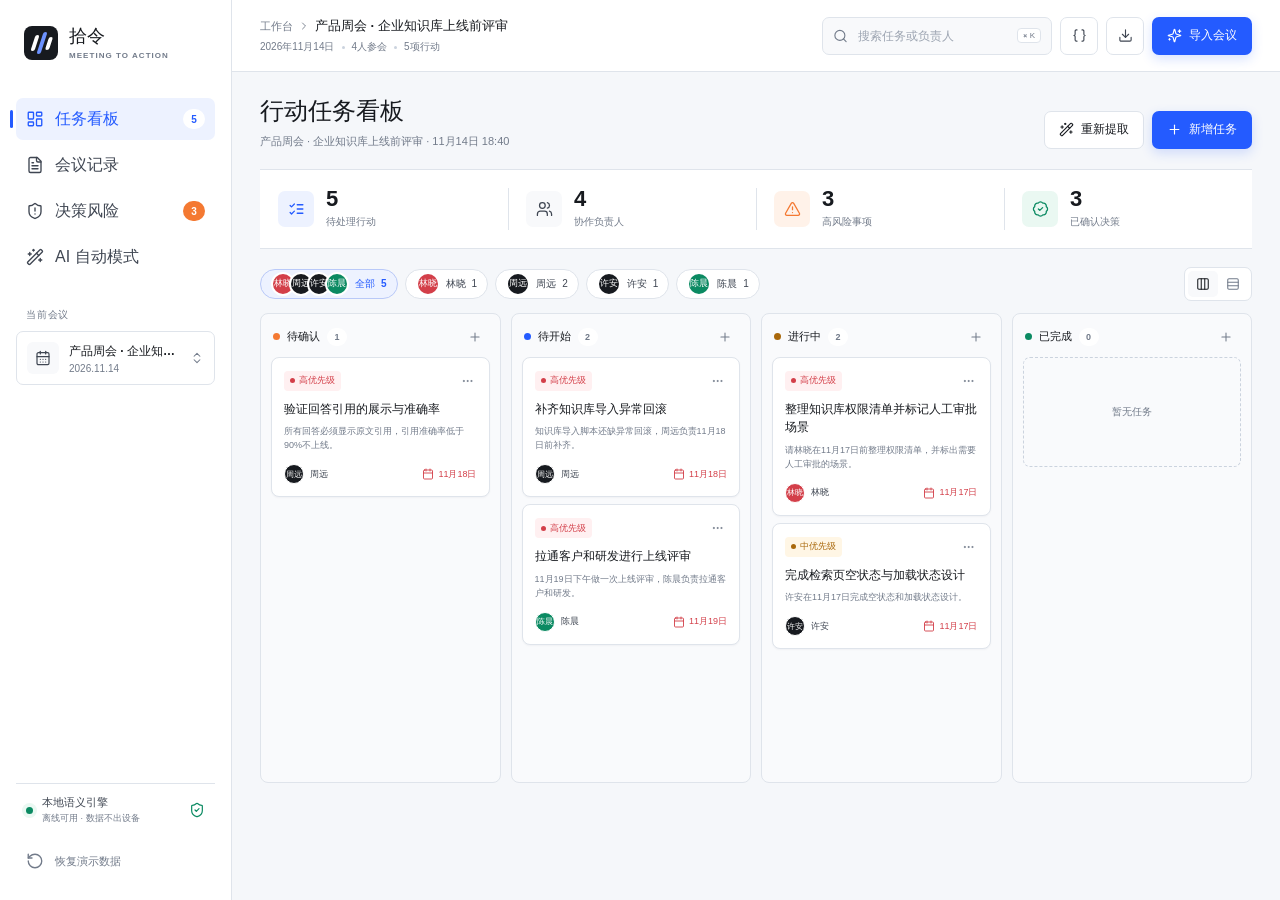
==== commit 01e93849: "feat: add guided meeting processing and final document workflow" ====
--- a/index.html
+++ b/index.html
@@ -37,6 +37,10 @@
           <i data-lucide="shield-alert" aria-hidden="true"></i>
           <span>决策风险</span>
           <span class="nav-alert" id="nav-risk-count">0</span>
+        </button>
+        <button class="nav-item" type="button" data-view="auto">
+          <i data-lucide="wand-sparkles" aria-hidden="true"></i>
+          <span>AI 自动模式</span>
         </button>
       </nav>
 
@@ -131,9 +135,9 @@
       <i data-lucide="shield-alert" aria-hidden="true"></i>
       <span>风险</span>
     </button>
-    <button type="button" id="mobile-import-btn">
-      <i data-lucide="plus" aria-hidden="true"></i>
-      <span>导入</span>
+    <button type="button" data-view="auto">
+      <i data-lucide="wand-sparkles" aria-hidden="true"></i>
+      <span>AI</span>
     </button>
   </nav>
 
--- a/styles.css
+++ b/styles.css
@@ -1570,6 +1570,692 @@
   background: var(--soft);
 }
 
+.is-auto-mode .topbar-actions {
+  opacity: 0;
+  visibility: hidden;
+  pointer-events: none;
+}
+
+.auto-view {
+  max-width: 1280px;
+  margin: 0 auto;
+}
+
+.auto-hero {
+  display: flex;
+  align-items: flex-end;
+  justify-content: space-between;
+  gap: 24px;
+  padding: 8px 0 22px;
+  border-bottom: 1px solid var(--line);
+}
+
+.auto-kicker {
+  display: block;
+  margin-bottom: 8px;
+  color: var(--blue);
+  font-size: 9px;
+  font-weight: 800;
+  letter-spacing: 0.12em;
+}
+
+.auto-hero h1 {
+  margin: 0;
+  font-size: 28px;
+  line-height: 1.25;
+}
+
+.auto-hero p {
+  max-width: 680px;
+  margin: 9px 0 0;
+  color: var(--muted);
+  font-size: 12px;
+  line-height: 1.7;
+}
+
+.auto-backend-badge {
+  display: inline-flex;
+  align-items: center;
+  gap: 8px;
+  min-height: 30px;
+  padding: 0 10px;
+  border: 1px solid var(--line);
+  border-radius: 15px;
+  background: var(--paper);
+  color: var(--muted);
+  font-size: 9px;
+  font-weight: 700;
+  white-space: nowrap;
+}
+
+.auto-backend-badge.is-online {
+  color: var(--green);
+  border-color: #bfe5d5;
+  background: var(--green-soft);
+}
+
+.auto-progress {
+  display: grid;
+  grid-template-columns: repeat(4, minmax(0, 1fr));
+  margin: 20px 0;
+  border-top: 1px solid var(--line);
+  border-bottom: 1px solid var(--line);
+  background: var(--paper);
+}
+
+.auto-progress-step {
+  position: relative;
+  display: flex;
+  align-items: center;
+  gap: 9px;
+  min-height: 52px;
+  padding: 0 15px;
+  color: var(--muted);
+}
+
+.auto-progress-step + .auto-progress-step::before {
+  content: "";
+  position: absolute;
+  left: 0;
+  top: 15px;
+  bottom: 15px;
+  width: 1px;
+  background: var(--line);
+}
+
+.auto-progress-step > span {
+  display: grid;
+  place-items: center;
+  width: 22px;
+  height: 22px;
+  border: 1px solid var(--line-strong);
+  border-radius: 50%;
+  background: var(--paper);
+  font-size: 9px;
+  font-weight: 800;
+}
+
+.auto-progress-step strong {
+  font-size: 10px;
+}
+
+.auto-progress-step.is-active {
+  color: var(--blue);
+}
+
+.auto-progress-step.is-active > span {
+  border-color: var(--blue);
+  background: var(--blue-soft);
+}
+
+.auto-progress-step.is-complete {
+  color: var(--green);
+}
+
+.auto-progress-step.is-complete > span {
+  color: var(--paper);
+  border-color: var(--green);
+  background: var(--green);
+}
+
+.auto-workspace {
+  display: grid;
+  grid-template-columns: minmax(0, 1fr) 300px;
+  gap: 18px;
+  align-items: start;
+}
+
+.auto-main,
+.auto-side {
+  border: 1px solid var(--line);
+  border-radius: 8px;
+  background: var(--paper);
+}
+
+.auto-main {
+  min-height: 500px;
+  padding: 22px;
+}
+
+.auto-side {
+  position: sticky;
+  top: calc(var(--topbar-height) + 18px);
+  overflow: hidden;
+}
+
+.auto-section-head {
+  display: flex;
+  align-items: flex-start;
+  justify-content: space-between;
+  gap: 18px;
+  margin-bottom: 18px;
+}
+
+.auto-section-head h2 {
+  margin: 0;
+  font-size: 18px;
+}
+
+.auto-score {
+  display: inline-flex;
+  align-items: center;
+  min-height: 26px;
+  padding: 0 9px;
+  border-radius: 13px;
+  background: var(--blue-soft);
+  color: var(--blue);
+  font-size: 9px;
+  font-weight: 800;
+  white-space: nowrap;
+}
+
+.auto-dropzone {
+  position: relative;
+  display: grid;
+  place-items: center;
+  min-height: 142px;
+  padding: 22px;
+  border: 1px dashed var(--line-strong);
+  border-radius: 8px;
+  background: var(--soft);
+  color: var(--muted);
+  text-align: center;
+  cursor: pointer;
+  transition: border-color 160ms ease, background 160ms ease, transform 160ms ease;
+}
+
+.auto-dropzone:hover,
+.auto-dropzone.is-dragover {
+  border-color: #9eb2ec;
+  background: var(--blue-soft);
+}
+
+.auto-dropzone:active {
+  transform: scale(0.995);
+}
+
+.auto-dropzone input {
+  position: absolute;
+  inset: 0;
+  width: 100%;
+  height: 100%;
+  opacity: 0;
+  cursor: pointer;
+}
+
+.auto-dropzone svg {
+  width: 25px;
+  height: 25px;
+  margin: 0 auto 10px;
+  color: var(--blue);
+}
+
+.auto-dropzone strong,
+.auto-dropzone small {
+  display: block;
+}
+
+.auto-dropzone strong {
+  color: var(--ink);
+  font-size: 12px;
+}
+
+.auto-dropzone small {
+  margin-top: 6px;
+  color: var(--muted);
+  font-size: 9px;
+}
+
+.auto-file-list {
+  display: grid;
+  gap: 7px;
+  margin-top: 12px;
+}
+
+.auto-file-item {
+  display: grid;
+  grid-template-columns: auto minmax(0, 1fr);
+  align-items: center;
+  gap: 10px;
+  padding: 10px 11px;
+  border: 1px solid var(--line);
+  border-radius: 7px;
+  background: #fbfcfd;
+  animation: fade-rise 220ms ease both;
+}
+
+.auto-file-icon {
+  display: grid;
+  place-items: center;
+  width: 30px;
+  height: 30px;
+  border-radius: 6px;
+  background: var(--blue-soft);
+  color: var(--blue);
+}
+
+.auto-file-icon svg {
+  width: 15px;
+}
+
+.auto-file-item strong,
+.auto-file-item small {
+  display: block;
+  overflow: hidden;
+  text-overflow: ellipsis;
+  white-space: nowrap;
+}
+
+.auto-file-item strong {
+  font-size: 10px;
+}
+
+.auto-file-item small {
+  margin-top: 3px;
+  color: var(--muted);
+  font-size: 9px;
+}
+
+.auto-empty {
+  display: grid;
+  place-items: center;
+  min-height: 54px;
+  margin-top: 10px;
+  border: 1px dashed var(--line);
+  border-radius: 7px;
+  color: var(--muted);
+  font-size: 9px;
+}
+
+.auto-form-grid {
+  display: grid;
+  grid-template-columns: repeat(2, minmax(0, 1fr));
+  gap: 14px;
+  margin-top: 18px;
+}
+
+.auto-action-band {
+  position: relative;
+  display: flex;
+  align-items: center;
+  justify-content: space-between;
+  gap: 20px;
+  margin-top: 18px;
+  padding: 18px 20px;
+  border: 1px solid var(--line);
+  border-radius: 8px;
+  background: var(--paper);
+  box-shadow: var(--shadow-sm);
+}
+
+.auto-action-band strong,
+.auto-action-band span {
+  display: block;
+}
+
+.auto-action-band strong {
+  font-size: 12px;
+}
+
+.auto-action-band > div > span {
+  margin-top: 4px;
+  color: var(--muted);
+  font-size: 9px;
+}
+
+.auto-primary {
+  display: inline-flex;
+  align-items: center;
+  justify-content: center;
+  gap: 9px;
+  min-width: 190px;
+  min-height: 48px;
+  padding: 0 18px;
+  border: 0;
+  border-radius: 8px;
+  background: var(--blue);
+  color: var(--paper);
+  box-shadow: 0 8px 20px rgba(36, 91, 255, 0.18);
+  font-size: 12px;
+  font-weight: 800;
+  cursor: pointer;
+  transition: transform 160ms ease, background 160ms ease, box-shadow 160ms ease, opacity 160ms ease;
+}
+
+.auto-primary:hover {
+  background: var(--blue-dark);
+  box-shadow: 0 10px 24px rgba(36, 91, 255, 0.24);
+}
+
+.auto-primary:active {
+  transform: scale(0.97);
+}
+
+.auto-primary:disabled {
+  cursor: wait;
+  opacity: 0.62;
+}
+
+.auto-primary svg {
+  width: 18px;
+  height: 18px;
+}
+
+.auto-primary:disabled svg {
+  animation: spin 1s linear infinite;
+}
+
+.auto-processing-panel {
+  display: grid;
+  place-items: center;
+  min-height: 430px;
+  text-align: center;
+}
+
+.auto-processing-orbit {
+  display: grid;
+  place-items: center;
+  width: 76px;
+  height: 76px;
+  margin-bottom: 18px;
+  border: 1px solid #b9c9f8;
+  border-radius: 50%;
+  color: var(--blue);
+  background: var(--blue-soft);
+  animation: pulse-ring 1.4s ease-in-out infinite;
+}
+
+.auto-processing-orbit svg {
+  width: 28px;
+  height: 28px;
+}
+
+.auto-processing-panel h2 {
+  margin: 0;
+  font-size: 17px;
+}
+
+.auto-processing-panel p {
+  max-width: 460px;
+  margin: 8px 0 18px;
+  color: var(--muted);
+  font-size: 10px;
+  line-height: 1.7;
+}
+
+.auto-processing-bar {
+  position: relative;
+  width: min(360px, 100%);
+  height: 3px;
+  overflow: hidden;
+  border-radius: 2px;
+  background: var(--line);
+}
+
+.auto-processing-bar span {
+  position: absolute;
+  width: 40%;
+  height: 100%;
+  background: var(--blue);
+  animation: auto-progress-slide 1.2s ease-in-out infinite;
+}
+
+.auto-processing-panel .auto-file-list {
+  width: min(520px, 100%);
+  margin-top: 22px;
+  text-align: left;
+}
+
+.auto-missing-list {
+  display: grid;
+  gap: 9px;
+}
+
+.auto-missing-item {
+  display: grid;
+  grid-template-columns: auto minmax(0, 1fr);
+  gap: 11px;
+  padding: 13px;
+  border: 1px solid var(--line);
+  border-left: 3px solid var(--orange);
+  border-radius: 7px;
+  background: var(--paper);
+}
+
+.auto-missing-item.required {
+  border-left-color: var(--red);
+  background: var(--red-soft);
+}
+
+.auto-missing-icon {
+  display: grid;
+  place-items: center;
+  width: 27px;
+  height: 27px;
+  border-radius: 6px;
+  background: var(--paper);
+  color: var(--red);
+}
+
+.auto-missing-icon svg {
+  width: 14px;
+}
+
+.auto-missing-copy {
+  min-width: 0;
+}
+
+.auto-missing-copy p {
+  margin: 5px 0 9px;
+  color: var(--muted);
+  font-size: 9px;
+  line-height: 1.55;
+}
+
+.auto-resolution-input {
+  width: 100%;
+  height: 36px;
+  padding: 0 9px;
+  border: 1px solid var(--line);
+  border-radius: 6px;
+  background: var(--paper);
+  font-size: 10px;
+}
+
+.auto-resolution-input:focus {
+  border-color: #aebfed;
+  outline: 0;
+  box-shadow: 0 0 0 3px rgba(36, 91, 255, 0.08);
+}
+
+.auto-guidance {
+  padding: 8px 10px;
+  border-radius: 6px;
+  background: var(--paper);
+  color: var(--muted);
+  font-size: 9px;
+}
+
+.auto-ready-panel {
+  display: grid;
+  place-items: center;
+  min-height: 430px;
+  text-align: center;
+}
+
+.auto-ready-mark {
+  display: grid;
+  place-items: center;
+  width: 68px;
+  height: 68px;
+  margin-bottom: 15px;
+  border-radius: 50%;
+  background: var(--green-soft);
+  color: var(--green);
+}
+
+.auto-ready-mark svg {
+  width: 30px;
+  height: 30px;
+}
+
+.auto-ready-panel h2 {
+  margin: 0;
+  font-size: 18px;
+}
+
+.auto-ready-panel p {
+  max-width: 500px;
+  margin: 8px 0 18px;
+  color: var(--muted);
+  font-size: 10px;
+  line-height: 1.7;
+}
+
+.auto-ready-metrics {
+  display: grid;
+  grid-template-columns: repeat(4, minmax(80px, 1fr));
+  gap: 1px;
+  width: min(560px, 100%);
+  border: 1px solid var(--line);
+  background: var(--line);
+}
+
+.auto-ready-metrics > div {
+  padding: 13px;
+  background: var(--paper);
+}
+
+.auto-ready-metrics strong,
+.auto-ready-metrics span {
+  display: block;
+}
+
+.auto-ready-metrics strong {
+  font-size: 19px;
+}
+
+.auto-ready-metrics span {
+  margin-top: 4px;
+  color: var(--muted);
+  font-size: 9px;
+}
+
+.auto-document-preview {
+  max-height: 620px;
+  overflow: auto;
+  margin: 0;
+  padding: 18px;
+  border: 1px solid var(--line);
+  border-radius: 7px;
+  background: #fbfcfd;
+  color: var(--ink-soft);
+  font-family: "Cascadia Code", "Microsoft YaHei UI", monospace;
+  font-size: 10px;
+  line-height: 1.75;
+  white-space: pre-wrap;
+}
+
+.auto-status-block {
+  padding: 15px;
+  border-bottom: 1px solid var(--line);
+}
+
+.auto-status-block:last-child {
+  border-bottom: 0;
+}
+
+.auto-status-title {
+  display: flex;
+  align-items: center;
+  gap: 7px;
+  margin-bottom: 12px;
+  color: var(--ink-soft);
+  font-size: 10px;
+  font-weight: 800;
+}
+
+.auto-status-title svg {
+  width: 14px;
+  color: var(--blue);
+}
+
+.auto-capability-list {
+  display: grid;
+  gap: 8px;
+}
+
+.auto-capability {
+  display: flex;
+  align-items: center;
+  justify-content: space-between;
+  gap: 10px;
+  font-size: 9px;
+}
+
+.auto-capability span {
+  display: inline-flex;
+  align-items: center;
+  gap: 5px;
+  color: var(--muted);
+}
+
+.auto-capability svg {
+  width: 12px;
+}
+
+.auto-capability strong {
+  font-size: 9px;
+}
+
+.auto-source-count {
+  display: flex;
+  align-items: baseline;
+  gap: 6px;
+}
+
+.auto-source-count strong {
+  font-size: 28px;
+  line-height: 1;
+}
+
+.auto-source-count span {
+  color: var(--muted);
+  font-size: 9px;
+}
+
+.auto-source-detail {
+  display: grid;
+  gap: 5px;
+  margin-top: 11px;
+  color: var(--muted);
+  font-size: 9px;
+}
+
+.auto-error-block {
+  background: var(--orange-soft);
+}
+
+.auto-error-block .auto-status-title {
+  color: var(--orange);
+}
+
+.auto-error-block p {
+  margin: 0 0 7px;
+  color: var(--ink-soft);
+  font-size: 9px;
+  line-height: 1.55;
+}
+
+@keyframes auto-progress-slide {
+  from {
+    left: -45%;
+  }
+  to {
+    left: 105%;
+  }
+}
+
 .modal-backdrop {
   position: fixed;
   inset: 0;
@@ -2135,6 +2821,57 @@
   .meeting-layout,
   .risk-grid {
     grid-template-columns: 1fr;
+  }
+
+  .auto-hero {
+    align-items: flex-start;
+    flex-direction: column;
+  }
+
+  .auto-progress {
+    grid-template-columns: repeat(2, minmax(0, 1fr));
+  }
+
+  .auto-progress-step:nth-child(3)::before {
+    display: none;
+  }
+
+  .auto-progress-step:nth-child(n + 3) {
+    border-top: 1px solid var(--line);
+  }
+
+  .auto-workspace {
+    grid-template-columns: 1fr;
+  }
+
+  .auto-side {
+    position: static;
+  }
+
+  .auto-main {
+    min-height: 0;
+    padding: 17px;
+  }
+
+  .auto-form-grid {
+    grid-template-columns: 1fr;
+  }
+
+  .auto-action-band {
+    align-items: stretch;
+    flex-direction: column;
+  }
+
+  .auto-primary {
+    width: 100%;
+  }
+
+  .auto-ready-metrics {
+    grid-template-columns: repeat(2, minmax(0, 1fr));
+  }
+
+  .auto-document-preview {
+    max-height: none;
   }
 
   .transcript {
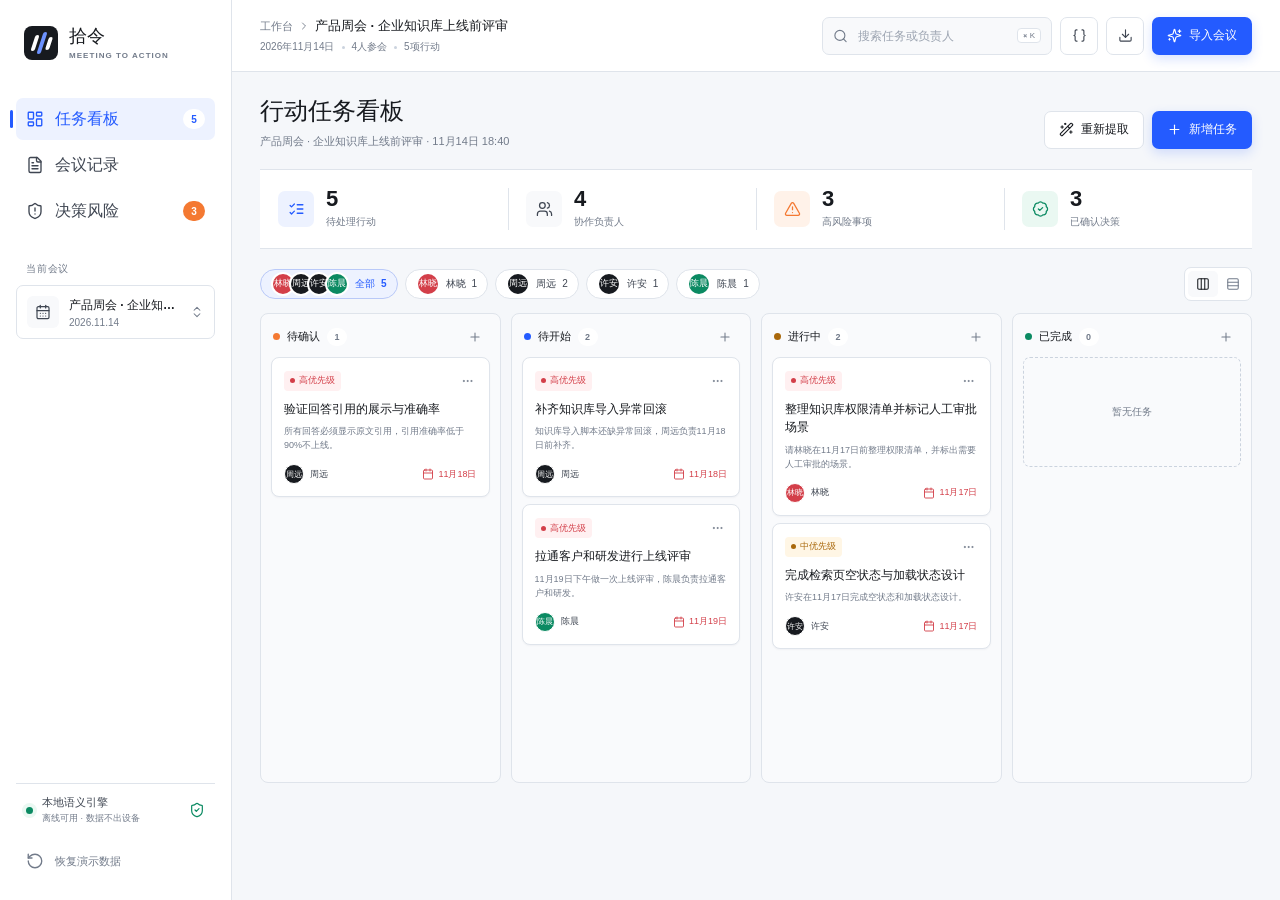
==== commit c1b4aec8: "feat: harden persistence and meeting isolation" ====
--- a/index.html
+++ b/index.html
@@ -4,7 +4,7 @@
   <meta charset="UTF-8">
   <meta name="viewport" content="width=device-width, initial-scale=1.0">
   <meta name="theme-color" content="#ffffff">
-  <link rel="icon" href="data:,">
+  <link rel="icon" type="image/svg+xml" href="data:image/svg+xml,%3Csvg xmlns='http://www.w3.org/2000/svg' viewBox='0 0 34 34'%3E%3Crect width='34' height='34' rx='8' fill='%23171a1f'/%3E%3Cg transform='skewX(-18)'%3E%3Crect x='14.5' y='9' width='4' height='16' rx='2' fill='white'/%3E%3Crect x='21.5' y='6' width='4' height='22' rx='2' fill='%236c92ff'/%3E%3Crect x='28.5' y='11' width='4' height='13' rx='2' fill='white'/%3E%3C/g%3E%3C/svg%3E">
   <title>拾令 · 会议任务闭环</title>
   <link rel="stylesheet" href="styles.css">
 </head>
@@ -37,10 +37,6 @@
           <i data-lucide="shield-alert" aria-hidden="true"></i>
           <span>决策风险</span>
           <span class="nav-alert" id="nav-risk-count">0</span>
-        </button>
-        <button class="nav-item" type="button" data-view="auto">
-          <i data-lucide="wand-sparkles" aria-hidden="true"></i>
-          <span>AI 自动模式</span>
         </button>
       </nav>
 
@@ -135,9 +131,9 @@
       <i data-lucide="shield-alert" aria-hidden="true"></i>
       <span>风险</span>
     </button>
-    <button type="button" data-view="auto">
-      <i data-lucide="wand-sparkles" aria-hidden="true"></i>
-      <span>AI</span>
+    <button type="button" id="mobile-import-btn">
+      <i data-lucide="plus" aria-hidden="true"></i>
+      <span>导入</span>
     </button>
   </nav>
 
--- a/styles.css
+++ b/styles.css
@@ -187,6 +187,30 @@
   height: 11px;
 }
 
+#task-comments {
+  gap: 8px;
+}
+
+#comment-list {
+  max-height: 180px;
+  overflow-y: auto;
+}
+
+.task-comment {
+  padding: 8px 0;
+  border-bottom: 1px solid var(--line);
+  overflow-wrap: anywhere;
+}
+
+.task-comment small {
+  color: var(--muted);
+}
+
+.task-comment p {
+  margin: 5px 0 0;
+  white-space: pre-wrap;
+}
+
 .primary-nav {
   display: grid;
   gap: 4px;
@@ -1570,692 +1594,6 @@
   background: var(--soft);
 }
 
-.is-auto-mode .topbar-actions {
-  opacity: 0;
-  visibility: hidden;
-  pointer-events: none;
-}
-
-.auto-view {
-  max-width: 1280px;
-  margin: 0 auto;
-}
-
-.auto-hero {
-  display: flex;
-  align-items: flex-end;
-  justify-content: space-between;
-  gap: 24px;
-  padding: 8px 0 22px;
-  border-bottom: 1px solid var(--line);
-}
-
-.auto-kicker {
-  display: block;
-  margin-bottom: 8px;
-  color: var(--blue);
-  font-size: 9px;
-  font-weight: 800;
-  letter-spacing: 0.12em;
-}
-
-.auto-hero h1 {
-  margin: 0;
-  font-size: 28px;
-  line-height: 1.25;
-}
-
-.auto-hero p {
-  max-width: 680px;
-  margin: 9px 0 0;
-  color: var(--muted);
-  font-size: 12px;
-  line-height: 1.7;
-}
-
-.auto-backend-badge {
-  display: inline-flex;
-  align-items: center;
-  gap: 8px;
-  min-height: 30px;
-  padding: 0 10px;
-  border: 1px solid var(--line);
-  border-radius: 15px;
-  background: var(--paper);
-  color: var(--muted);
-  font-size: 9px;
-  font-weight: 700;
-  white-space: nowrap;
-}
-
-.auto-backend-badge.is-online {
-  color: var(--green);
-  border-color: #bfe5d5;
-  background: var(--green-soft);
-}
-
-.auto-progress {
-  display: grid;
-  grid-template-columns: repeat(4, minmax(0, 1fr));
-  margin: 20px 0;
-  border-top: 1px solid var(--line);
-  border-bottom: 1px solid var(--line);
-  background: var(--paper);
-}
-
-.auto-progress-step {
-  position: relative;
-  display: flex;
-  align-items: center;
-  gap: 9px;
-  min-height: 52px;
-  padding: 0 15px;
-  color: var(--muted);
-}
-
-.auto-progress-step + .auto-progress-step::before {
-  content: "";
-  position: absolute;
-  left: 0;
-  top: 15px;
-  bottom: 15px;
-  width: 1px;
-  background: var(--line);
-}
-
-.auto-progress-step > span {
-  display: grid;
-  place-items: center;
-  width: 22px;
-  height: 22px;
-  border: 1px solid var(--line-strong);
-  border-radius: 50%;
-  background: var(--paper);
-  font-size: 9px;
-  font-weight: 800;
-}
-
-.auto-progress-step strong {
-  font-size: 10px;
-}
-
-.auto-progress-step.is-active {
-  color: var(--blue);
-}
-
-.auto-progress-step.is-active > span {
-  border-color: var(--blue);
-  background: var(--blue-soft);
-}
-
-.auto-progress-step.is-complete {
-  color: var(--green);
-}
-
-.auto-progress-step.is-complete > span {
-  color: var(--paper);
-  border-color: var(--green);
-  background: var(--green);
-}
-
-.auto-workspace {
-  display: grid;
-  grid-template-columns: minmax(0, 1fr) 300px;
-  gap: 18px;
-  align-items: start;
-}
-
-.auto-main,
-.auto-side {
-  border: 1px solid var(--line);
-  border-radius: 8px;
-  background: var(--paper);
-}
-
-.auto-main {
-  min-height: 500px;
-  padding: 22px;
-}
-
-.auto-side {
-  position: sticky;
-  top: calc(var(--topbar-height) + 18px);
-  overflow: hidden;
-}
-
-.auto-section-head {
-  display: flex;
-  align-items: flex-start;
-  justify-content: space-between;
-  gap: 18px;
-  margin-bottom: 18px;
-}
-
-.auto-section-head h2 {
-  margin: 0;
-  font-size: 18px;
-}
-
-.auto-score {
-  display: inline-flex;
-  align-items: center;
-  min-height: 26px;
-  padding: 0 9px;
-  border-radius: 13px;
-  background: var(--blue-soft);
-  color: var(--blue);
-  font-size: 9px;
-  font-weight: 800;
-  white-space: nowrap;
-}
-
-.auto-dropzone {
-  position: relative;
-  display: grid;
-  place-items: center;
-  min-height: 142px;
-  padding: 22px;
-  border: 1px dashed var(--line-strong);
-  border-radius: 8px;
-  background: var(--soft);
-  color: var(--muted);
-  text-align: center;
-  cursor: pointer;
-  transition: border-color 160ms ease, background 160ms ease, transform 160ms ease;
-}
-
-.auto-dropzone:hover,
-.auto-dropzone.is-dragover {
-  border-color: #9eb2ec;
-  background: var(--blue-soft);
-}
-
-.auto-dropzone:active {
-  transform: scale(0.995);
-}
-
-.auto-dropzone input {
-  position: absolute;
-  inset: 0;
-  width: 100%;
-  height: 100%;
-  opacity: 0;
-  cursor: pointer;
-}
-
-.auto-dropzone svg {
-  width: 25px;
-  height: 25px;
-  margin: 0 auto 10px;
-  color: var(--blue);
-}
-
-.auto-dropzone strong,
-.auto-dropzone small {
-  display: block;
-}
-
-.auto-dropzone strong {
-  color: var(--ink);
-  font-size: 12px;
-}
-
-.auto-dropzone small {
-  margin-top: 6px;
-  color: var(--muted);
-  font-size: 9px;
-}
-
-.auto-file-list {
-  display: grid;
-  gap: 7px;
-  margin-top: 12px;
-}
-
-.auto-file-item {
-  display: grid;
-  grid-template-columns: auto minmax(0, 1fr);
-  align-items: center;
-  gap: 10px;
-  padding: 10px 11px;
-  border: 1px solid var(--line);
-  border-radius: 7px;
-  background: #fbfcfd;
-  animation: fade-rise 220ms ease both;
-}
-
-.auto-file-icon {
-  display: grid;
-  place-items: center;
-  width: 30px;
-  height: 30px;
-  border-radius: 6px;
-  background: var(--blue-soft);
-  color: var(--blue);
-}
-
-.auto-file-icon svg {
-  width: 15px;
-}
-
-.auto-file-item strong,
-.auto-file-item small {
-  display: block;
-  overflow: hidden;
-  text-overflow: ellipsis;
-  white-space: nowrap;
-}
-
-.auto-file-item strong {
-  font-size: 10px;
-}
-
-.auto-file-item small {
-  margin-top: 3px;
-  color: var(--muted);
-  font-size: 9px;
-}
-
-.auto-empty {
-  display: grid;
-  place-items: center;
-  min-height: 54px;
-  margin-top: 10px;
-  border: 1px dashed var(--line);
-  border-radius: 7px;
-  color: var(--muted);
-  font-size: 9px;
-}
-
-.auto-form-grid {
-  display: grid;
-  grid-template-columns: repeat(2, minmax(0, 1fr));
-  gap: 14px;
-  margin-top: 18px;
-}
-
-.auto-action-band {
-  position: relative;
-  display: flex;
-  align-items: center;
-  justify-content: space-between;
-  gap: 20px;
-  margin-top: 18px;
-  padding: 18px 20px;
-  border: 1px solid var(--line);
-  border-radius: 8px;
-  background: var(--paper);
-  box-shadow: var(--shadow-sm);
-}
-
-.auto-action-band strong,
-.auto-action-band span {
-  display: block;
-}
-
-.auto-action-band strong {
-  font-size: 12px;
-}
-
-.auto-action-band > div > span {
-  margin-top: 4px;
-  color: var(--muted);
-  font-size: 9px;
-}
-
-.auto-primary {
-  display: inline-flex;
-  align-items: center;
-  justify-content: center;
-  gap: 9px;
-  min-width: 190px;
-  min-height: 48px;
-  padding: 0 18px;
-  border: 0;
-  border-radius: 8px;
-  background: var(--blue);
-  color: var(--paper);
-  box-shadow: 0 8px 20px rgba(36, 91, 255, 0.18);
-  font-size: 12px;
-  font-weight: 800;
-  cursor: pointer;
-  transition: transform 160ms ease, background 160ms ease, box-shadow 160ms ease, opacity 160ms ease;
-}
-
-.auto-primary:hover {
-  background: var(--blue-dark);
-  box-shadow: 0 10px 24px rgba(36, 91, 255, 0.24);
-}
-
-.auto-primary:active {
-  transform: scale(0.97);
-}
-
-.auto-primary:disabled {
-  cursor: wait;
-  opacity: 0.62;
-}
-
-.auto-primary svg {
-  width: 18px;
-  height: 18px;
-}
-
-.auto-primary:disabled svg {
-  animation: spin 1s linear infinite;
-}
-
-.auto-processing-panel {
-  display: grid;
-  place-items: center;
-  min-height: 430px;
-  text-align: center;
-}
-
-.auto-processing-orbit {
-  display: grid;
-  place-items: center;
-  width: 76px;
-  height: 76px;
-  margin-bottom: 18px;
-  border: 1px solid #b9c9f8;
-  border-radius: 50%;
-  color: var(--blue);
-  background: var(--blue-soft);
-  animation: pulse-ring 1.4s ease-in-out infinite;
-}
-
-.auto-processing-orbit svg {
-  width: 28px;
-  height: 28px;
-}
-
-.auto-processing-panel h2 {
-  margin: 0;
-  font-size: 17px;
-}
-
-.auto-processing-panel p {
-  max-width: 460px;
-  margin: 8px 0 18px;
-  color: var(--muted);
-  font-size: 10px;
-  line-height: 1.7;
-}
-
-.auto-processing-bar {
-  position: relative;
-  width: min(360px, 100%);
-  height: 3px;
-  overflow: hidden;
-  border-radius: 2px;
-  background: var(--line);
-}
-
-.auto-processing-bar span {
-  position: absolute;
-  width: 40%;
-  height: 100%;
-  background: var(--blue);
-  animation: auto-progress-slide 1.2s ease-in-out infinite;
-}
-
-.auto-processing-panel .auto-file-list {
-  width: min(520px, 100%);
-  margin-top: 22px;
-  text-align: left;
-}
-
-.auto-missing-list {
-  display: grid;
-  gap: 9px;
-}
-
-.auto-missing-item {
-  display: grid;
-  grid-template-columns: auto minmax(0, 1fr);
-  gap: 11px;
-  padding: 13px;
-  border: 1px solid var(--line);
-  border-left: 3px solid var(--orange);
-  border-radius: 7px;
-  background: var(--paper);
-}
-
-.auto-missing-item.required {
-  border-left-color: var(--red);
-  background: var(--red-soft);
-}
-
-.auto-missing-icon {
-  display: grid;
-  place-items: center;
-  width: 27px;
-  height: 27px;
-  border-radius: 6px;
-  background: var(--paper);
-  color: var(--red);
-}
-
-.auto-missing-icon svg {
-  width: 14px;
-}
-
-.auto-missing-copy {
-  min-width: 0;
-}
-
-.auto-missing-copy p {
-  margin: 5px 0 9px;
-  color: var(--muted);
-  font-size: 9px;
-  line-height: 1.55;
-}
-
-.auto-resolution-input {
-  width: 100%;
-  height: 36px;
-  padding: 0 9px;
-  border: 1px solid var(--line);
-  border-radius: 6px;
-  background: var(--paper);
-  font-size: 10px;
-}
-
-.auto-resolution-input:focus {
-  border-color: #aebfed;
-  outline: 0;
-  box-shadow: 0 0 0 3px rgba(36, 91, 255, 0.08);
-}
-
-.auto-guidance {
-  padding: 8px 10px;
-  border-radius: 6px;
-  background: var(--paper);
-  color: var(--muted);
-  font-size: 9px;
-}
-
-.auto-ready-panel {
-  display: grid;
-  place-items: center;
-  min-height: 430px;
-  text-align: center;
-}
-
-.auto-ready-mark {
-  display: grid;
-  place-items: center;
-  width: 68px;
-  height: 68px;
-  margin-bottom: 15px;
-  border-radius: 50%;
-  background: var(--green-soft);
-  color: var(--green);
-}
-
-.auto-ready-mark svg {
-  width: 30px;
-  height: 30px;
-}
-
-.auto-ready-panel h2 {
-  margin: 0;
-  font-size: 18px;
-}
-
-.auto-ready-panel p {
-  max-width: 500px;
-  margin: 8px 0 18px;
-  color: var(--muted);
-  font-size: 10px;
-  line-height: 1.7;
-}
-
-.auto-ready-metrics {
-  display: grid;
-  grid-template-columns: repeat(4, minmax(80px, 1fr));
-  gap: 1px;
-  width: min(560px, 100%);
-  border: 1px solid var(--line);
-  background: var(--line);
-}
-
-.auto-ready-metrics > div {
-  padding: 13px;
-  background: var(--paper);
-}
-
-.auto-ready-metrics strong,
-.auto-ready-metrics span {
-  display: block;
-}
-
-.auto-ready-metrics strong {
-  font-size: 19px;
-}
-
-.auto-ready-metrics span {
-  margin-top: 4px;
-  color: var(--muted);
-  font-size: 9px;
-}
-
-.auto-document-preview {
-  max-height: 620px;
-  overflow: auto;
-  margin: 0;
-  padding: 18px;
-  border: 1px solid var(--line);
-  border-radius: 7px;
-  background: #fbfcfd;
-  color: var(--ink-soft);
-  font-family: "Cascadia Code", "Microsoft YaHei UI", monospace;
-  font-size: 10px;
-  line-height: 1.75;
-  white-space: pre-wrap;
-}
-
-.auto-status-block {
-  padding: 15px;
-  border-bottom: 1px solid var(--line);
-}
-
-.auto-status-block:last-child {
-  border-bottom: 0;
-}
-
-.auto-status-title {
-  display: flex;
-  align-items: center;
-  gap: 7px;
-  margin-bottom: 12px;
-  color: var(--ink-soft);
-  font-size: 10px;
-  font-weight: 800;
-}
-
-.auto-status-title svg {
-  width: 14px;
-  color: var(--blue);
-}
-
-.auto-capability-list {
-  display: grid;
-  gap: 8px;
-}
-
-.auto-capability {
-  display: flex;
-  align-items: center;
-  justify-content: space-between;
-  gap: 10px;
-  font-size: 9px;
-}
-
-.auto-capability span {
-  display: inline-flex;
-  align-items: center;
-  gap: 5px;
-  color: var(--muted);
-}
-
-.auto-capability svg {
-  width: 12px;
-}
-
-.auto-capability strong {
-  font-size: 9px;
-}
-
-.auto-source-count {
-  display: flex;
-  align-items: baseline;
-  gap: 6px;
-}
-
-.auto-source-count strong {
-  font-size: 28px;
-  line-height: 1;
-}
-
-.auto-source-count span {
-  color: var(--muted);
-  font-size: 9px;
-}
-
-.auto-source-detail {
-  display: grid;
-  gap: 5px;
-  margin-top: 11px;
-  color: var(--muted);
-  font-size: 9px;
-}
-
-.auto-error-block {
-  background: var(--orange-soft);
-}
-
-.auto-error-block .auto-status-title {
-  color: var(--orange);
-}
-
-.auto-error-block p {
-  margin: 0 0 7px;
-  color: var(--ink-soft);
-  font-size: 9px;
-  line-height: 1.55;
-}
-
-@keyframes auto-progress-slide {
-  from {
-    left: -45%;
-  }
-  to {
-    left: 105%;
-  }
-}
-
 .modal-backdrop {
   position: fixed;
   inset: 0;
@@ -2821,57 +2159,6 @@
   .meeting-layout,
   .risk-grid {
     grid-template-columns: 1fr;
-  }
-
-  .auto-hero {
-    align-items: flex-start;
-    flex-direction: column;
-  }
-
-  .auto-progress {
-    grid-template-columns: repeat(2, minmax(0, 1fr));
-  }
-
-  .auto-progress-step:nth-child(3)::before {
-    display: none;
-  }
-
-  .auto-progress-step:nth-child(n + 3) {
-    border-top: 1px solid var(--line);
-  }
-
-  .auto-workspace {
-    grid-template-columns: 1fr;
-  }
-
-  .auto-side {
-    position: static;
-  }
-
-  .auto-main {
-    min-height: 0;
-    padding: 17px;
-  }
-
-  .auto-form-grid {
-    grid-template-columns: 1fr;
-  }
-
-  .auto-action-band {
-    align-items: stretch;
-    flex-direction: column;
-  }
-
-  .auto-primary {
-    width: 100%;
-  }
-
-  .auto-ready-metrics {
-    grid-template-columns: repeat(2, minmax(0, 1fr));
-  }
-
-  .auto-document-preview {
-    max-height: none;
   }
 
   .transcript {
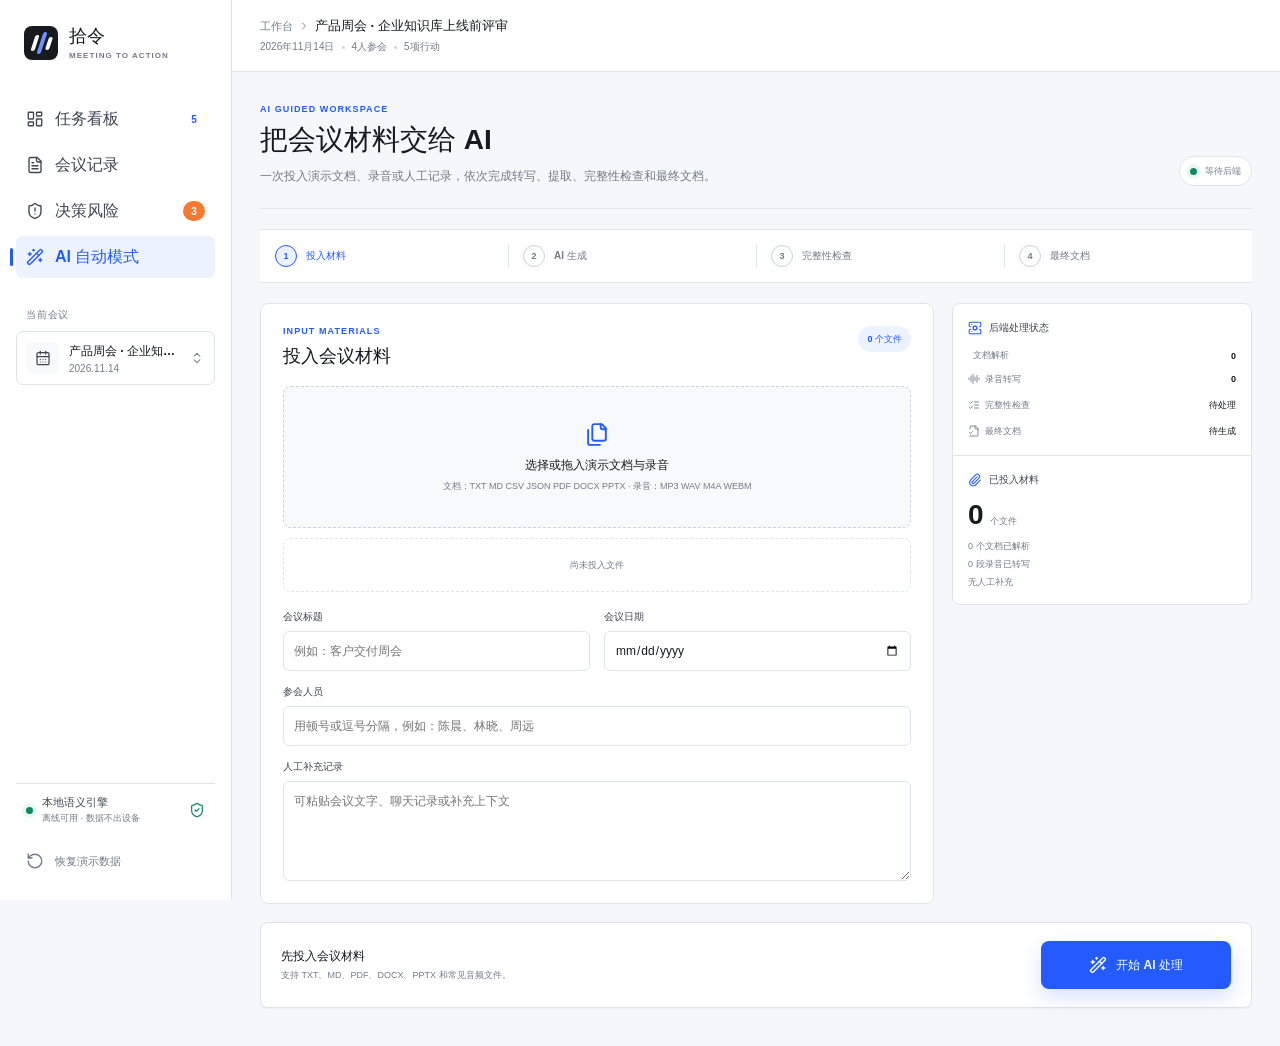
==== commit ac6fc829: "merge: combine hardened backend with AI guided workflow" ====
--- a/index.html
+++ b/index.html
@@ -37,6 +37,10 @@
           <i data-lucide="shield-alert" aria-hidden="true"></i>
           <span>决策风险</span>
           <span class="nav-alert" id="nav-risk-count">0</span>
+        </button>
+        <button class="nav-item" type="button" data-view="auto">
+          <i data-lucide="wand-sparkles" aria-hidden="true"></i>
+          <span>AI 自动模式</span>
         </button>
       </nav>
 
@@ -131,9 +135,9 @@
       <i data-lucide="shield-alert" aria-hidden="true"></i>
       <span>风险</span>
     </button>
-    <button type="button" id="mobile-import-btn">
-      <i data-lucide="plus" aria-hidden="true"></i>
-      <span>导入</span>
+    <button type="button" data-view="auto">
+      <i data-lucide="wand-sparkles" aria-hidden="true"></i>
+      <span>AI</span>
     </button>
   </nav>
 
--- a/styles.css
+++ b/styles.css
@@ -1594,6 +1594,692 @@
   background: var(--soft);
 }
 
+.is-auto-mode .topbar-actions {
+  opacity: 0;
+  visibility: hidden;
+  pointer-events: none;
+}
+
+.auto-view {
+  max-width: 1280px;
+  margin: 0 auto;
+}
+
+.auto-hero {
+  display: flex;
+  align-items: flex-end;
+  justify-content: space-between;
+  gap: 24px;
+  padding: 8px 0 22px;
+  border-bottom: 1px solid var(--line);
+}
+
+.auto-kicker {
+  display: block;
+  margin-bottom: 8px;
+  color: var(--blue);
+  font-size: 9px;
+  font-weight: 800;
+  letter-spacing: 0.12em;
+}
+
+.auto-hero h1 {
+  margin: 0;
+  font-size: 28px;
+  line-height: 1.25;
+}
+
+.auto-hero p {
+  max-width: 680px;
+  margin: 9px 0 0;
+  color: var(--muted);
+  font-size: 12px;
+  line-height: 1.7;
+}
+
+.auto-backend-badge {
+  display: inline-flex;
+  align-items: center;
+  gap: 8px;
+  min-height: 30px;
+  padding: 0 10px;
+  border: 1px solid var(--line);
+  border-radius: 15px;
+  background: var(--paper);
+  color: var(--muted);
+  font-size: 9px;
+  font-weight: 700;
+  white-space: nowrap;
+}
+
+.auto-backend-badge.is-online {
+  color: var(--green);
+  border-color: #bfe5d5;
+  background: var(--green-soft);
+}
+
+.auto-progress {
+  display: grid;
+  grid-template-columns: repeat(4, minmax(0, 1fr));
+  margin: 20px 0;
+  border-top: 1px solid var(--line);
+  border-bottom: 1px solid var(--line);
+  background: var(--paper);
+}
+
+.auto-progress-step {
+  position: relative;
+  display: flex;
+  align-items: center;
+  gap: 9px;
+  min-height: 52px;
+  padding: 0 15px;
+  color: var(--muted);
+}
+
+.auto-progress-step + .auto-progress-step::before {
+  content: "";
+  position: absolute;
+  left: 0;
+  top: 15px;
+  bottom: 15px;
+  width: 1px;
+  background: var(--line);
+}
+
+.auto-progress-step > span {
+  display: grid;
+  place-items: center;
+  width: 22px;
+  height: 22px;
+  border: 1px solid var(--line-strong);
+  border-radius: 50%;
+  background: var(--paper);
+  font-size: 9px;
+  font-weight: 800;
+}
+
+.auto-progress-step strong {
+  font-size: 10px;
+}
+
+.auto-progress-step.is-active {
+  color: var(--blue);
+}
+
+.auto-progress-step.is-active > span {
+  border-color: var(--blue);
+  background: var(--blue-soft);
+}
+
+.auto-progress-step.is-complete {
+  color: var(--green);
+}
+
+.auto-progress-step.is-complete > span {
+  color: var(--paper);
+  border-color: var(--green);
+  background: var(--green);
+}
+
+.auto-workspace {
+  display: grid;
+  grid-template-columns: minmax(0, 1fr) 300px;
+  gap: 18px;
+  align-items: start;
+}
+
+.auto-main,
+.auto-side {
+  border: 1px solid var(--line);
+  border-radius: 8px;
+  background: var(--paper);
+}
+
+.auto-main {
+  min-height: 500px;
+  padding: 22px;
+}
+
+.auto-side {
+  position: sticky;
+  top: calc(var(--topbar-height) + 18px);
+  overflow: hidden;
+}
+
+.auto-section-head {
+  display: flex;
+  align-items: flex-start;
+  justify-content: space-between;
+  gap: 18px;
+  margin-bottom: 18px;
+}
+
+.auto-section-head h2 {
+  margin: 0;
+  font-size: 18px;
+}
+
+.auto-score {
+  display: inline-flex;
+  align-items: center;
+  min-height: 26px;
+  padding: 0 9px;
+  border-radius: 13px;
+  background: var(--blue-soft);
+  color: var(--blue);
+  font-size: 9px;
+  font-weight: 800;
+  white-space: nowrap;
+}
+
+.auto-dropzone {
+  position: relative;
+  display: grid;
+  place-items: center;
+  min-height: 142px;
+  padding: 22px;
+  border: 1px dashed var(--line-strong);
+  border-radius: 8px;
+  background: var(--soft);
+  color: var(--muted);
+  text-align: center;
+  cursor: pointer;
+  transition: border-color 160ms ease, background 160ms ease, transform 160ms ease;
+}
+
+.auto-dropzone:hover,
+.auto-dropzone.is-dragover {
+  border-color: #9eb2ec;
+  background: var(--blue-soft);
+}
+
+.auto-dropzone:active {
+  transform: scale(0.995);
+}
+
+.auto-dropzone input {
+  position: absolute;
+  inset: 0;
+  width: 100%;
+  height: 100%;
+  opacity: 0;
+  cursor: pointer;
+}
+
+.auto-dropzone svg {
+  width: 25px;
+  height: 25px;
+  margin: 0 auto 10px;
+  color: var(--blue);
+}
+
+.auto-dropzone strong,
+.auto-dropzone small {
+  display: block;
+}
+
+.auto-dropzone strong {
+  color: var(--ink);
+  font-size: 12px;
+}
+
+.auto-dropzone small {
+  margin-top: 6px;
+  color: var(--muted);
+  font-size: 9px;
+}
+
+.auto-file-list {
+  display: grid;
+  gap: 7px;
+  margin-top: 12px;
+}
+
+.auto-file-item {
+  display: grid;
+  grid-template-columns: auto minmax(0, 1fr);
+  align-items: center;
+  gap: 10px;
+  padding: 10px 11px;
+  border: 1px solid var(--line);
+  border-radius: 7px;
+  background: #fbfcfd;
+  animation: fade-rise 220ms ease both;
+}
+
+.auto-file-icon {
+  display: grid;
+  place-items: center;
+  width: 30px;
+  height: 30px;
+  border-radius: 6px;
+  background: var(--blue-soft);
+  color: var(--blue);
+}
+
+.auto-file-icon svg {
+  width: 15px;
+}
+
+.auto-file-item strong,
+.auto-file-item small {
+  display: block;
+  overflow: hidden;
+  text-overflow: ellipsis;
+  white-space: nowrap;
+}
+
+.auto-file-item strong {
+  font-size: 10px;
+}
+
+.auto-file-item small {
+  margin-top: 3px;
+  color: var(--muted);
+  font-size: 9px;
+}
+
+.auto-empty {
+  display: grid;
+  place-items: center;
+  min-height: 54px;
+  margin-top: 10px;
+  border: 1px dashed var(--line);
+  border-radius: 7px;
+  color: var(--muted);
+  font-size: 9px;
+}
+
+.auto-form-grid {
+  display: grid;
+  grid-template-columns: repeat(2, minmax(0, 1fr));
+  gap: 14px;
+  margin-top: 18px;
+}
+
+.auto-action-band {
+  position: relative;
+  display: flex;
+  align-items: center;
+  justify-content: space-between;
+  gap: 20px;
+  margin-top: 18px;
+  padding: 18px 20px;
+  border: 1px solid var(--line);
+  border-radius: 8px;
+  background: var(--paper);
+  box-shadow: var(--shadow-sm);
+}
+
+.auto-action-band strong,
+.auto-action-band span {
+  display: block;
+}
+
+.auto-action-band strong {
+  font-size: 12px;
+}
+
+.auto-action-band > div > span {
+  margin-top: 4px;
+  color: var(--muted);
+  font-size: 9px;
+}
+
+.auto-primary {
+  display: inline-flex;
+  align-items: center;
+  justify-content: center;
+  gap: 9px;
+  min-width: 190px;
+  min-height: 48px;
+  padding: 0 18px;
+  border: 0;
+  border-radius: 8px;
+  background: var(--blue);
+  color: var(--paper);
+  box-shadow: 0 8px 20px rgba(36, 91, 255, 0.18);
+  font-size: 12px;
+  font-weight: 800;
+  cursor: pointer;
+  transition: transform 160ms ease, background 160ms ease, box-shadow 160ms ease, opacity 160ms ease;
+}
+
+.auto-primary:hover {
+  background: var(--blue-dark);
+  box-shadow: 0 10px 24px rgba(36, 91, 255, 0.24);
+}
+
+.auto-primary:active {
+  transform: scale(0.97);
+}
+
+.auto-primary:disabled {
+  cursor: wait;
+  opacity: 0.62;
+}
+
+.auto-primary svg {
+  width: 18px;
+  height: 18px;
+}
+
+.auto-primary:disabled svg {
+  animation: spin 1s linear infinite;
+}
+
+.auto-processing-panel {
+  display: grid;
+  place-items: center;
+  min-height: 430px;
+  text-align: center;
+}
+
+.auto-processing-orbit {
+  display: grid;
+  place-items: center;
+  width: 76px;
+  height: 76px;
+  margin-bottom: 18px;
+  border: 1px solid #b9c9f8;
+  border-radius: 50%;
+  color: var(--blue);
+  background: var(--blue-soft);
+  animation: pulse-ring 1.4s ease-in-out infinite;
+}
+
+.auto-processing-orbit svg {
+  width: 28px;
+  height: 28px;
+}
+
+.auto-processing-panel h2 {
+  margin: 0;
+  font-size: 17px;
+}
+
+.auto-processing-panel p {
+  max-width: 460px;
+  margin: 8px 0 18px;
+  color: var(--muted);
+  font-size: 10px;
+  line-height: 1.7;
+}
+
+.auto-processing-bar {
+  position: relative;
+  width: min(360px, 100%);
+  height: 3px;
+  overflow: hidden;
+  border-radius: 2px;
+  background: var(--line);
+}
+
+.auto-processing-bar span {
+  position: absolute;
+  width: 40%;
+  height: 100%;
+  background: var(--blue);
+  animation: auto-progress-slide 1.2s ease-in-out infinite;
+}
+
+.auto-processing-panel .auto-file-list {
+  width: min(520px, 100%);
+  margin-top: 22px;
+  text-align: left;
+}
+
+.auto-missing-list {
+  display: grid;
+  gap: 9px;
+}
+
+.auto-missing-item {
+  display: grid;
+  grid-template-columns: auto minmax(0, 1fr);
+  gap: 11px;
+  padding: 13px;
+  border: 1px solid var(--line);
+  border-left: 3px solid var(--orange);
+  border-radius: 7px;
+  background: var(--paper);
+}
+
+.auto-missing-item.required {
+  border-left-color: var(--red);
+  background: var(--red-soft);
+}
+
+.auto-missing-icon {
+  display: grid;
+  place-items: center;
+  width: 27px;
+  height: 27px;
+  border-radius: 6px;
+  background: var(--paper);
+  color: var(--red);
+}
+
+.auto-missing-icon svg {
+  width: 14px;
+}
+
+.auto-missing-copy {
+  min-width: 0;
+}
+
+.auto-missing-copy p {
+  margin: 5px 0 9px;
+  color: var(--muted);
+  font-size: 9px;
+  line-height: 1.55;
+}
+
+.auto-resolution-input {
+  width: 100%;
+  height: 36px;
+  padding: 0 9px;
+  border: 1px solid var(--line);
+  border-radius: 6px;
+  background: var(--paper);
+  font-size: 10px;
+}
+
+.auto-resolution-input:focus {
+  border-color: #aebfed;
+  outline: 0;
+  box-shadow: 0 0 0 3px rgba(36, 91, 255, 0.08);
+}
+
+.auto-guidance {
+  padding: 8px 10px;
+  border-radius: 6px;
+  background: var(--paper);
+  color: var(--muted);
+  font-size: 9px;
+}
+
+.auto-ready-panel {
+  display: grid;
+  place-items: center;
+  min-height: 430px;
+  text-align: center;
+}
+
+.auto-ready-mark {
+  display: grid;
+  place-items: center;
+  width: 68px;
+  height: 68px;
+  margin-bottom: 15px;
+  border-radius: 50%;
+  background: var(--green-soft);
+  color: var(--green);
+}
+
+.auto-ready-mark svg {
+  width: 30px;
+  height: 30px;
+}
+
+.auto-ready-panel h2 {
+  margin: 0;
+  font-size: 18px;
+}
+
+.auto-ready-panel p {
+  max-width: 500px;
+  margin: 8px 0 18px;
+  color: var(--muted);
+  font-size: 10px;
+  line-height: 1.7;
+}
+
+.auto-ready-metrics {
+  display: grid;
+  grid-template-columns: repeat(4, minmax(80px, 1fr));
+  gap: 1px;
+  width: min(560px, 100%);
+  border: 1px solid var(--line);
+  background: var(--line);
+}
+
+.auto-ready-metrics > div {
+  padding: 13px;
+  background: var(--paper);
+}
+
+.auto-ready-metrics strong,
+.auto-ready-metrics span {
+  display: block;
+}
+
+.auto-ready-metrics strong {
+  font-size: 19px;
+}
+
+.auto-ready-metrics span {
+  margin-top: 4px;
+  color: var(--muted);
+  font-size: 9px;
+}
+
+.auto-document-preview {
+  max-height: 620px;
+  overflow: auto;
+  margin: 0;
+  padding: 18px;
+  border: 1px solid var(--line);
+  border-radius: 7px;
+  background: #fbfcfd;
+  color: var(--ink-soft);
+  font-family: "Cascadia Code", "Microsoft YaHei UI", monospace;
+  font-size: 10px;
+  line-height: 1.75;
+  white-space: pre-wrap;
+}
+
+.auto-status-block {
+  padding: 15px;
+  border-bottom: 1px solid var(--line);
+}
+
+.auto-status-block:last-child {
+  border-bottom: 0;
+}
+
+.auto-status-title {
+  display: flex;
+  align-items: center;
+  gap: 7px;
+  margin-bottom: 12px;
+  color: var(--ink-soft);
+  font-size: 10px;
+  font-weight: 800;
+}
+
+.auto-status-title svg {
+  width: 14px;
+  color: var(--blue);
+}
+
+.auto-capability-list {
+  display: grid;
+  gap: 8px;
+}
+
+.auto-capability {
+  display: flex;
+  align-items: center;
+  justify-content: space-between;
+  gap: 10px;
+  font-size: 9px;
+}
+
+.auto-capability span {
+  display: inline-flex;
+  align-items: center;
+  gap: 5px;
+  color: var(--muted);
+}
+
+.auto-capability svg {
+  width: 12px;
+}
+
+.auto-capability strong {
+  font-size: 9px;
+}
+
+.auto-source-count {
+  display: flex;
+  align-items: baseline;
+  gap: 6px;
+}
+
+.auto-source-count strong {
+  font-size: 28px;
+  line-height: 1;
+}
+
+.auto-source-count span {
+  color: var(--muted);
+  font-size: 9px;
+}
+
+.auto-source-detail {
+  display: grid;
+  gap: 5px;
+  margin-top: 11px;
+  color: var(--muted);
+  font-size: 9px;
+}
+
+.auto-error-block {
+  background: var(--orange-soft);
+}
+
+.auto-error-block .auto-status-title {
+  color: var(--orange);
+}
+
+.auto-error-block p {
+  margin: 0 0 7px;
+  color: var(--ink-soft);
+  font-size: 9px;
+  line-height: 1.55;
+}
+
+@keyframes auto-progress-slide {
+  from {
+    left: -45%;
+  }
+  to {
+    left: 105%;
+  }
+}
+
 .modal-backdrop {
   position: fixed;
   inset: 0;
@@ -2159,6 +2845,57 @@
   .meeting-layout,
   .risk-grid {
     grid-template-columns: 1fr;
+  }
+
+  .auto-hero {
+    align-items: flex-start;
+    flex-direction: column;
+  }
+
+  .auto-progress {
+    grid-template-columns: repeat(2, minmax(0, 1fr));
+  }
+
+  .auto-progress-step:nth-child(3)::before {
+    display: none;
+  }
+
+  .auto-progress-step:nth-child(n + 3) {
+    border-top: 1px solid var(--line);
+  }
+
+  .auto-workspace {
+    grid-template-columns: 1fr;
+  }
+
+  .auto-side {
+    position: static;
+  }
+
+  .auto-main {
+    min-height: 0;
+    padding: 17px;
+  }
+
+  .auto-form-grid {
+    grid-template-columns: 1fr;
+  }
+
+  .auto-action-band {
+    align-items: stretch;
+    flex-direction: column;
+  }
+
+  .auto-primary {
+    width: 100%;
+  }
+
+  .auto-ready-metrics {
+    grid-template-columns: repeat(2, minmax(0, 1fr));
+  }
+
+  .auto-document-preview {
+    max-height: none;
   }
 
   .transcript {
